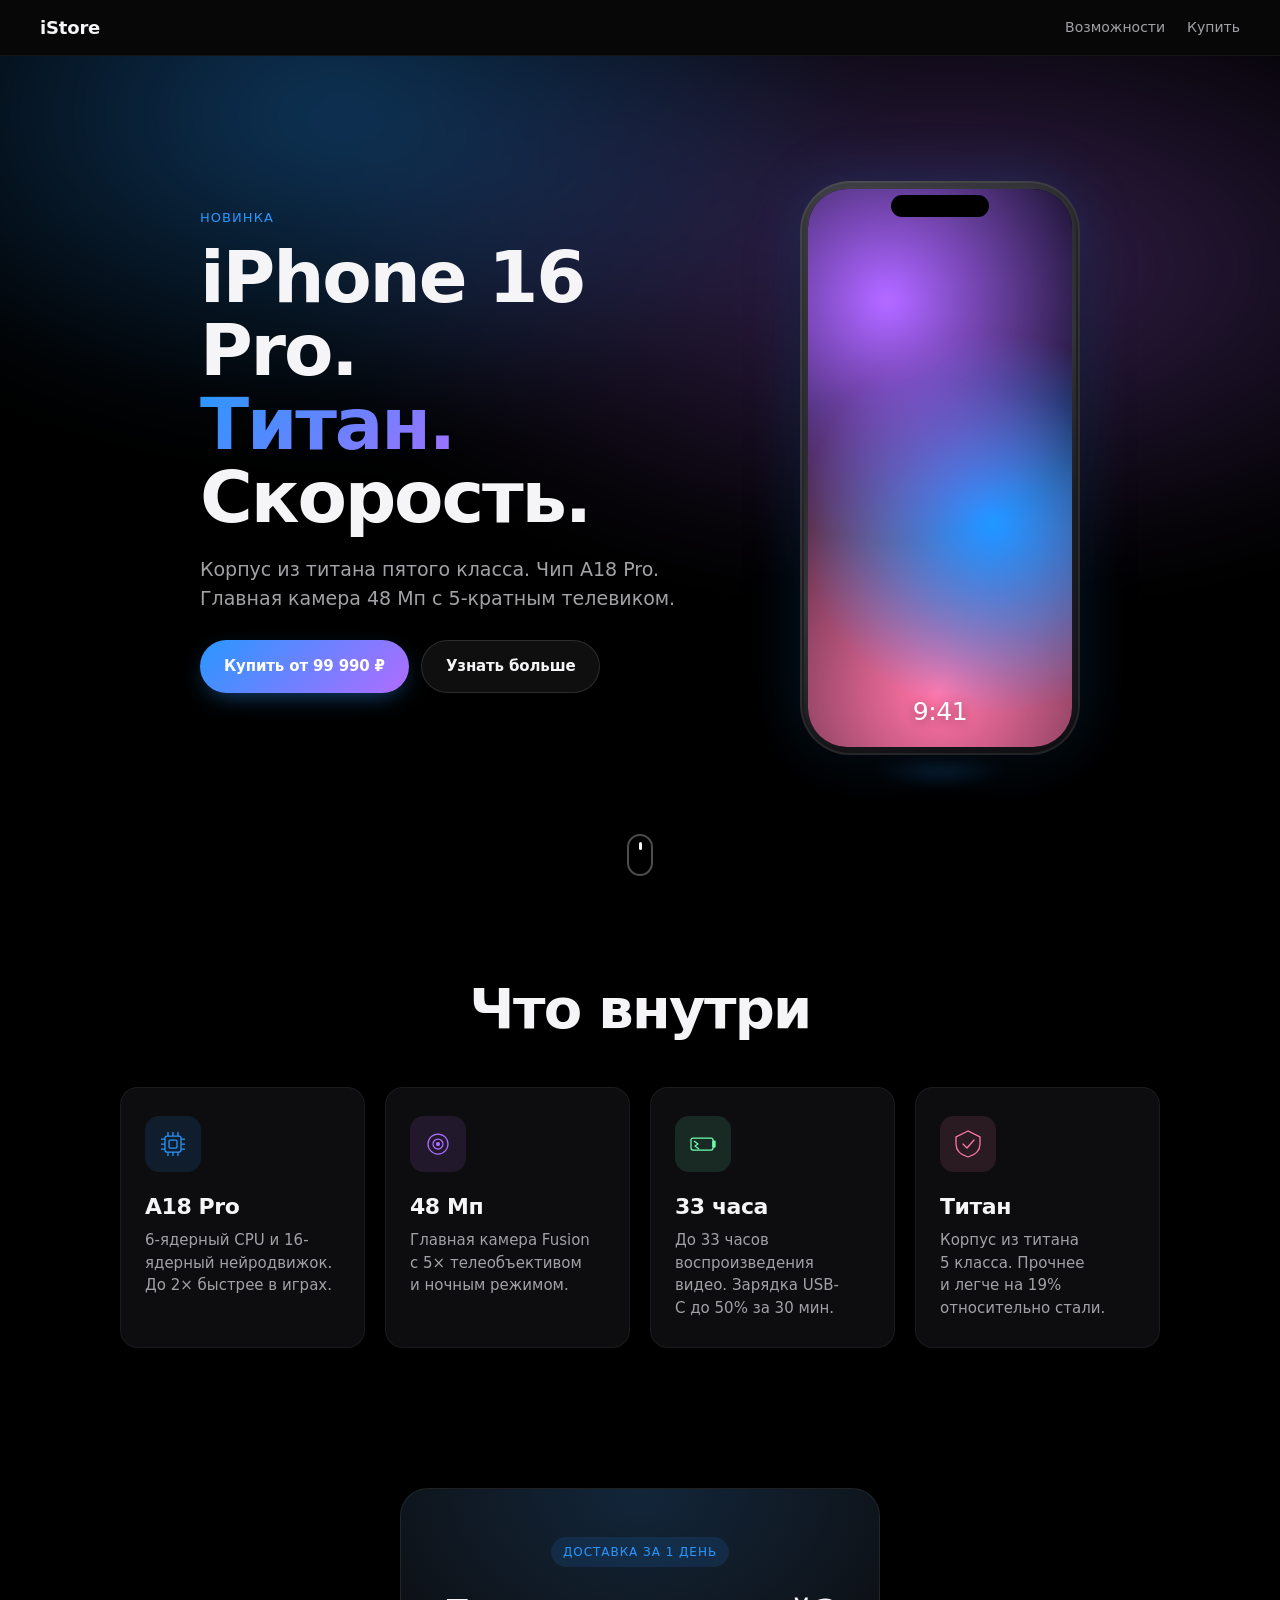
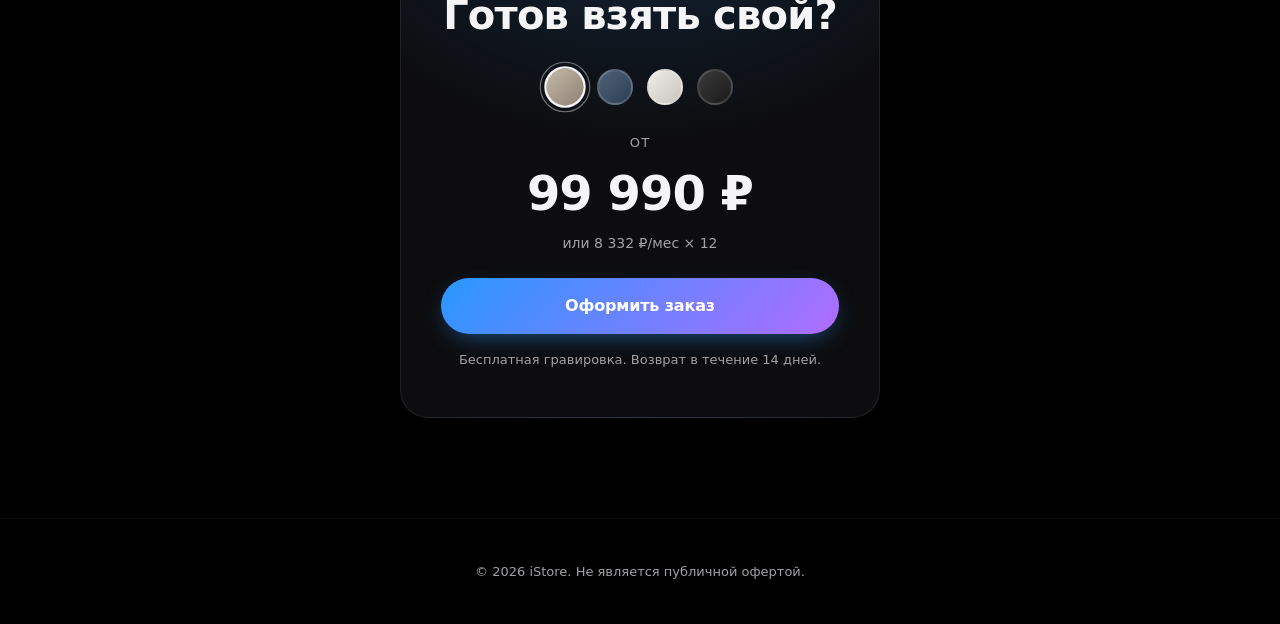
==== index.html @ 39dd9af3 "add iPhone 16 Pro landing page with three sections Mobile-first single-page landing built with vanil" ====
<!DOCTYPE html>
<html lang="ru">
<head>
  <meta charset="UTF-8" />
  <meta name="viewport" content="width=device-width, initial-scale=1, viewport-fit=cover" />
  <meta name="theme-color" content="#0a0a0a" />
  <meta name="description" content="iPhone 16 Pro — титан, чип A18 Pro, камера 48 Мп. Купить с доставкой за 1 день." />
  <title>iPhone 16 Pro — Титан. Скорость. Камера.</title>
  <link rel="stylesheet" href="styles.css" />
</head>
<body>
  <header class="nav">
    <a class="nav__logo" href="#">iStore</a>
    <nav class="nav__links" aria-label="Основная навигация">
      <a href="#features">Возможности</a>
      <a href="#buy">Купить</a>
    </nav>
  </header>

  <main>
    <!-- ========== БЛОК 1: HERO ========== -->
    <section class="hero" id="hero">
      <div class="hero__glow" aria-hidden="true"></div>

      <div class="hero__content">
        <p class="hero__eyebrow reveal">Новинка</p>
        <h1 class="hero__title">
          <span class="reveal" style="--delay: 80ms">iPhone 16 Pro.</span>
          <span class="reveal hero__title--accent" style="--delay: 200ms">Титан.</span>
          <span class="reveal" style="--delay: 320ms">Скорость.</span>
        </h1>
        <p class="hero__sub reveal" style="--delay: 480ms">
          Корпус из титана пятого класса. Чип&nbsp;A18&nbsp;Pro. Главная камера 48&nbsp;Мп
          с&nbsp;5-кратным телевиком.
        </p>
        <div class="hero__cta reveal" style="--delay: 600ms">
          <a class="btn btn--primary" href="#buy">Купить от&nbsp;99&nbsp;990&nbsp;₽</a>
          <a class="btn btn--ghost" href="#features">Узнать&nbsp;больше</a>
        </div>
      </div>

      <!-- 3D-фейк iPhone из чистого CSS -->
      <div class="phone" aria-hidden="true">
        <div class="phone__shadow"></div>
        <div class="phone__body">
          <div class="phone__notch"></div>
          <div class="phone__screen">
            <div class="phone__wallpaper"></div>
            <div class="phone__time">9:41</div>
          </div>
          <div class="phone__camera">
            <span class="phone__lens phone__lens--1"></span>
            <span class="phone__lens phone__lens--2"></span>
            <span class="phone__lens phone__lens--3"></span>
            <span class="phone__flash"></span>
          </div>
        </div>
      </div>

      <button class="hero__scroll" aria-label="Прокрутить вниз">
        <span></span>
      </button>
    </section>

    <!-- ========== БЛОК 2: FEATURES ========== -->
    <section class="features" id="features">
      <h2 class="section-title reveal">Что внутри</h2>

      <div class="features__grid">
        <article class="feature reveal" style="--delay: 0ms">
          <div class="feature__icon feature__icon--chip">
            <svg viewBox="0 0 64 64" fill="none" stroke="currentColor" stroke-width="2.5">
              <rect x="16" y="16" width="32" height="32" rx="4" />
              <rect x="24" y="24" width="16" height="16" rx="2" />
              <path d="M22 8v8M32 8v8M42 8v8M22 48v8M32 48v8M42 48v8M8 22h8M8 32h8M8 42h8M48 22h8M48 32h8M48 42h8" />
            </svg>
          </div>
          <h3>A18 Pro</h3>
          <p>6-ядерный CPU и 16-ядерный нейродвижок. До&nbsp;2× быстрее в&nbsp;играх.</p>
        </article>

        <article class="feature reveal" style="--delay: 120ms">
          <div class="feature__icon feature__icon--cam">
            <svg viewBox="0 0 64 64" fill="none" stroke="currentColor" stroke-width="2.5">
              <circle cx="32" cy="32" r="20" />
              <circle cx="32" cy="32" r="10" />
              <circle cx="32" cy="32" r="3" fill="currentColor" />
            </svg>
          </div>
          <h3>48 Мп</h3>
          <p>Главная камера Fusion с&nbsp;5× телеобъективом и&nbsp;ночным режимом.</p>
        </article>

        <article class="feature reveal" style="--delay: 240ms">
          <div class="feature__icon feature__icon--bat">
            <svg viewBox="0 0 64 64" fill="none" stroke="currentColor" stroke-width="2.5">
              <rect x="8" y="20" width="44" height="24" rx="4" />
              <rect x="52" y="26" width="4" height="12" rx="1" fill="currentColor" />
              <path d="M14 26l8 6-6 4 8 6" stroke-linejoin="round" />
            </svg>
          </div>
          <h3>33 часа</h3>
          <p>До&nbsp;33&nbsp;часов воспроизведения видео. Зарядка USB-C&nbsp;до&nbsp;50% за&nbsp;30&nbsp;мин.</p>
        </article>

        <article class="feature reveal" style="--delay: 360ms">
          <div class="feature__icon feature__icon--ti">
            <svg viewBox="0 0 64 64" fill="none" stroke="currentColor" stroke-width="2.5">
              <path d="M32 6L8 18v14c0 14 10 22 24 26 14-4 24-12 24-26V18L32 6z" />
              <path d="M22 32l8 8 14-16" stroke-linecap="round" stroke-linejoin="round" />
            </svg>
          </div>
          <h3>Титан</h3>
          <p>Корпус из&nbsp;титана 5&nbsp;класса. Прочнее и&nbsp;легче на&nbsp;19% относительно стали.</p>
        </article>
      </div>
    </section>

    <!-- ========== БЛОК 3: CTA / BUY ========== -->
    <section class="buy" id="buy">
      <div class="buy__card reveal">
        <p class="buy__eyebrow">Доставка за&nbsp;1&nbsp;день</p>
        <h2 class="buy__title">Готов взять свой?</h2>

        <div class="buy__colors" role="radiogroup" aria-label="Цвет">
          <button class="swatch swatch--natural is-active" role="radio" aria-checked="true" aria-label="Натуральный титан"></button>
          <button class="swatch swatch--blue" role="radio" aria-checked="false" aria-label="Синий титан"></button>
          <button class="swatch swatch--white" role="radio" aria-checked="false" aria-label="Белый титан"></button>
          <button class="swatch swatch--black" role="radio" aria-checked="false" aria-label="Чёрный титан"></button>
        </div>

        <div class="buy__price">
          <span class="buy__price-from">от</span>
          <span class="buy__price-value">99&nbsp;990&nbsp;₽</span>
          <span class="buy__price-note">или&nbsp;8&nbsp;332&nbsp;₽/мес ×&nbsp;12</span>
        </div>

        <a href="#" class="btn btn--primary btn--block">Оформить заказ</a>
        <p class="buy__small">Бесплатная гравировка. Возврат в&nbsp;течение 14&nbsp;дней.</p>
      </div>
    </section>
  </main>

  <footer class="footer">
    <p>© 2026 iStore. Не&nbsp;является публичной офертой.</p>
  </footer>

  <script src="script.js" defer></script>
</body>
</html>
---- styles.css ----
/* ============================================
   Reset & tokens (mobile-first)
   ============================================ */
*,
*::before,
*::after { box-sizing: border-box; }

html { -webkit-text-size-adjust: 100%; scroll-behavior: smooth; }

body {
  margin: 0;
  font-family: -apple-system, BlinkMacSystemFont, "SF Pro Display", "SF Pro Text",
               "Helvetica Neue", "Segoe UI", system-ui, sans-serif;
  color: #f5f5f7;
  background: #000;
  line-height: 1.5;
  -webkit-font-smoothing: antialiased;
  overflow-x: hidden;
}

img, svg { display: block; max-width: 100%; }

a { color: inherit; text-decoration: none; }

button {
  font: inherit;
  color: inherit;
  background: none;
  border: 0;
  cursor: pointer;
}

:root {
  --accent: #2997ff;
  --accent-2: #b06cff;
  --ink: #f5f5f7;
  --ink-dim: #a1a1a6;
  --bg: #000;
  --bg-elev: #0d0d0f;
  --bg-soft: #141417;
  --radius: 18px;
  --radius-lg: 28px;
  --maxw: 1120px;
  --pad: 20px;
}

@media (min-width: 768px) {
  :root { --pad: 40px; }
}

/* ============================================
   Reveal-on-scroll base
   ============================================ */
.reveal {
  opacity: 0;
  transform: translateY(28px);
  transition: opacity 0.8s cubic-bezier(.2,.7,.2,1) var(--delay, 0ms),
              transform 0.8s cubic-bezier(.2,.7,.2,1) var(--delay, 0ms);
  will-change: opacity, transform;
}
.reveal.is-in {
  opacity: 1;
  transform: none;
}

@media (prefers-reduced-motion: reduce) {
  .reveal { opacity: 1; transform: none; transition: none; }
  *, *::before, *::after {
    animation-duration: 0.001ms !important;
    animation-iteration-count: 1 !important;
    transition-duration: 0.001ms !important;
  }
}

/* ============================================
   Nav
   ============================================ */
.nav {
  position: sticky;
  top: 0;
  z-index: 50;
  display: flex;
  align-items: center;
  justify-content: space-between;
  padding: 14px var(--pad);
  background: rgba(10,10,12,0.7);
  backdrop-filter: saturate(180%) blur(20px);
  -webkit-backdrop-filter: saturate(180%) blur(20px);
  border-bottom: 1px solid rgba(255,255,255,0.06);
}
.nav__logo {
  font-weight: 700;
  letter-spacing: -0.01em;
  font-size: 18px;
}
.nav__links {
  display: flex;
  gap: 22px;
  font-size: 14px;
  color: var(--ink-dim);
}
.nav__links a { transition: color .2s; }
.nav__links a:hover { color: var(--ink); }

/* ============================================
   Buttons
   ============================================ */
.btn {
  display: inline-flex;
  align-items: center;
  justify-content: center;
  padding: 14px 24px;
  border-radius: 999px;
  font-weight: 600;
  font-size: 15px;
  letter-spacing: -0.01em;
  transition: transform .2s ease, background .25s, box-shadow .25s, opacity .2s;
  white-space: nowrap;
}
.btn--primary {
  background: linear-gradient(135deg, var(--accent), var(--accent-2));
  color: #fff;
  box-shadow: 0 8px 24px -8px rgba(41,151,255,.55);
}
.btn--primary:hover { transform: translateY(-2px); box-shadow: 0 14px 32px -10px rgba(41,151,255,.6); }
.btn--primary:active { transform: translateY(0); }
.btn--ghost {
  background: rgba(255,255,255,0.06);
  color: var(--ink);
  border: 1px solid rgba(255,255,255,0.12);
}
.btn--ghost:hover { background: rgba(255,255,255,0.1); }
.btn--block { display: flex; width: 100%; padding: 16px 24px; font-size: 16px; }

/* ============================================
   HERO
   ============================================ */
.hero {
  position: relative;
  min-height: calc(100svh - 56px);
  padding: 32px var(--pad) 80px;
  display: flex;
  flex-direction: column;
  align-items: center;
  text-align: center;
  overflow: hidden;
  isolation: isolate;
}

.hero__glow {
  position: absolute;
  inset: -20% -10% auto -10%;
  height: 90%;
  background:
    radial-gradient(50% 60% at 30% 30%, rgba(41,151,255,.35), transparent 70%),
    radial-gradient(60% 60% at 70% 50%, rgba(176,108,255,.3), transparent 70%);
  filter: blur(40px);
  z-index: -1;
  animation: glow-drift 14s ease-in-out infinite alternate;
}
@keyframes glow-drift {
  0%   { transform: translate3d(-3%, -2%, 0) scale(1); }
  100% { transform: translate3d(3%, 4%, 0) scale(1.08); }
}

.hero__eyebrow {
  font-size: 13px;
  letter-spacing: 0.08em;
  text-transform: uppercase;
  color: var(--accent);
  margin: 0 0 14px;
}

.hero__title {
  font-size: clamp(40px, 11vw, 72px);
  line-height: 1.02;
  letter-spacing: -0.03em;
  margin: 0 0 20px;
  font-weight: 700;
}
.hero__title span { display: block; }
.hero__title--accent {
  background: linear-gradient(135deg, #2997ff 0%, #b06cff 60%, #ff7aa8 100%);
  -webkit-background-clip: text;
  background-clip: text;
  color: transparent;
}

.hero__sub {
  margin: 0 auto 28px;
  max-width: 540px;
  color: var(--ink-dim);
  font-size: clamp(16px, 4vw, 19px);
}

.hero__cta {
  display: flex;
  flex-wrap: wrap;
  gap: 12px;
  justify-content: center;
  margin-bottom: 36px;
}

/* CSS-iPhone */
.phone {
  --w: min(220px, 60vw);
  --h: calc(var(--w) * 2.05);
  position: relative;
  width: var(--w);
  height: var(--h);
  margin: 8px auto 0;
  animation: phone-float 5s ease-in-out infinite;
  perspective: 800px;
}
@keyframes phone-float {
  0%, 100% { transform: translateY(0) rotate(-2deg); }
  50%      { transform: translateY(-12px) rotate(2deg); }
}

.phone__shadow {
  position: absolute;
  left: 50%;
  bottom: -28px;
  width: 70%;
  height: 24px;
  transform: translateX(-50%);
  background: radial-gradient(50% 50% at 50% 50%, rgba(41,151,255,.45), transparent 70%);
  filter: blur(8px);
  animation: shadow-pulse 5s ease-in-out infinite;
}
@keyframes shadow-pulse {
  0%, 100% { transform: translateX(-50%) scale(1); opacity: .8; }
  50%      { transform: translateX(-50%) scale(.85); opacity: .55; }
}

.phone__body {
  position: relative;
  width: 100%;
  height: 100%;
  border-radius: calc(var(--w) * 0.18);
  background:
    linear-gradient(135deg, #4a4a52 0%, #2a2a30 50%, #1a1a20 100%);
  padding: 8px;
  box-shadow:
    inset 0 0 0 2px rgba(255,255,255,.08),
    inset 0 -10px 30px rgba(0,0,0,.6),
    0 30px 60px -20px rgba(0,0,0,.7),
    0 0 60px rgba(41,151,255,.18);
}
.phone__body::before {
  content: '';
  position: absolute;
  inset: 4px;
  border-radius: calc(var(--w) * 0.16);
  background: linear-gradient(135deg, transparent 30%, rgba(255,255,255,.08) 50%, transparent 70%);
  pointer-events: none;
}

.phone__screen {
  position: relative;
  width: 100%;
  height: 100%;
  border-radius: calc(var(--w) * 0.14);
  overflow: hidden;
  background: #000;
}

.phone__wallpaper {
  position: absolute;
  inset: 0;
  background:
    radial-gradient(circle at 30% 20%, #b06cff 0%, transparent 50%),
    radial-gradient(circle at 70% 60%, #2997ff 0%, transparent 50%),
    radial-gradient(circle at 50% 90%, #ff7aa8 0%, transparent 60%),
    #0a0a18;
  filter: saturate(1.1);
  animation: wallpaper-shift 8s ease-in-out infinite;
}
@keyframes wallpaper-shift {
  0%, 100% { transform: scale(1) rotate(0); }
  50%      { transform: scale(1.15) rotate(8deg); }
}

.phone__notch {
  position: absolute;
  top: 14px;
  left: 50%;
  transform: translateX(-50%);
  width: 35%;
  height: 22px;
  background: #000;
  border-radius: 999px;
  z-index: 2;
}

.phone__time {
  position: absolute;
  bottom: 16px;
  left: 50%;
  transform: translateX(-50%);
  color: #fff;
  font-size: calc(var(--w) * 0.09);
  font-weight: 300;
  letter-spacing: -0.02em;
  text-shadow: 0 2px 12px rgba(0,0,0,.4);
}

/* Камера-блок сзади (визуально на фронте — это стилизованный декор) */
.phone__camera {
  position: absolute;
  top: 12%;
  left: 8%;
  width: 38%;
  height: 30%;
  background: linear-gradient(135deg, #2a2a30, #15151a);
  border-radius: 20%;
  display: grid;
  grid-template-columns: 1fr 1fr;
  grid-template-rows: 1fr 1fr;
  gap: 4%;
  padding: 8%;
  opacity: 0;
  transform: scale(.6);
  pointer-events: none;
}
/* (камера спрятана — фронтальный вид; оставлено для будущей вращающейся анимации) */

/* Скролл-индикатор */
.hero__scroll {
  margin-top: 40px;
  width: 26px;
  height: 42px;
  border: 2px solid rgba(255,255,255,.3);
  border-radius: 999px;
  display: flex;
  justify-content: center;
  padding-top: 6px;
  animation: scroll-fade 2.4s ease-in-out infinite;
}
.hero__scroll span {
  width: 3px;
  height: 8px;
  background: var(--ink);
  border-radius: 999px;
  animation: scroll-dot 2.4s ease-in-out infinite;
}
@keyframes scroll-dot {
  0%   { transform: translateY(0); opacity: 1; }
  60%  { transform: translateY(14px); opacity: 0; }
  100% { transform: translateY(0); opacity: 0; }
}
@keyframes scroll-fade {
  0%, 100% { opacity: .55; }
  50%      { opacity: 1; }
}

/* ============================================
   FEATURES
   ============================================ */
.features {
  padding: 80px var(--pad);
  max-width: var(--maxw);
  margin: 0 auto;
}
.section-title {
  font-size: clamp(32px, 8vw, 56px);
  line-height: 1.05;
  letter-spacing: -0.03em;
  text-align: center;
  margin: 0 0 48px;
  font-weight: 700;
}

.features__grid {
  display: grid;
  grid-template-columns: 1fr;
  gap: 16px;
}
@media (min-width: 640px) {
  .features__grid { grid-template-columns: 1fr 1fr; gap: 20px; }
}
@media (min-width: 1024px) {
  .features__grid { grid-template-columns: repeat(4, 1fr); }
}

.feature {
  position: relative;
  padding: 28px 24px;
  background: var(--bg-elev);
  border: 1px solid rgba(255,255,255,.06);
  border-radius: var(--radius);
  overflow: hidden;
  transition: transform .35s ease, border-color .35s, background .35s;
}
.feature::before {
  content: '';
  position: absolute;
  inset: -1px;
  border-radius: inherit;
  padding: 1px;
  background: linear-gradient(135deg, var(--accent), var(--accent-2));
  -webkit-mask: linear-gradient(#000 0 0) content-box, linear-gradient(#000 0 0);
          mask: linear-gradient(#000 0 0) content-box, linear-gradient(#000 0 0);
  -webkit-mask-composite: xor;
          mask-composite: exclude;
  opacity: 0;
  transition: opacity .35s ease;
  pointer-events: none;
}
.feature:hover {
  transform: translateY(-4px);
  background: var(--bg-soft);
}
.feature:hover::before { opacity: 1; }

.feature__icon {
  width: 56px;
  height: 56px;
  border-radius: 14px;
  display: grid;
  place-items: center;
  margin-bottom: 18px;
  color: var(--accent);
  background: rgba(41,151,255,.12);
}
.feature__icon--cam { color: #b06cff; background: rgba(176,108,255,.12); }
.feature__icon--bat { color: #6cffb0; background: rgba(108,255,176,.12); }
.feature__icon--ti  { color: #ff7aa8; background: rgba(255,122,168,.12); }
.feature__icon svg { width: 32px; height: 32px; }

.feature h3 {
  font-size: 22px;
  letter-spacing: -0.02em;
  margin: 0 0 6px;
}
.feature p {
  margin: 0;
  color: var(--ink-dim);
  font-size: 15px;
}

/* ============================================
   BUY (CTA)
   ============================================ */
.buy {
  padding: 60px var(--pad) 100px;
  display: grid;
  place-items: center;
}
.buy__card {
  width: 100%;
  max-width: 480px;
  padding: 36px 28px;
  background:
    radial-gradient(120% 80% at 50% 0%, rgba(41,151,255,.18), transparent 60%),
    var(--bg-elev);
  border: 1px solid rgba(255,255,255,.08);
  border-radius: var(--radius-lg);
  text-align: center;
  box-shadow: 0 30px 60px -30px rgba(0,0,0,.8);
}
@media (min-width: 768px) {
  .buy__card { padding: 48px 40px; }
}

.buy__eyebrow {
  display: inline-block;
  font-size: 12px;
  letter-spacing: 0.08em;
  text-transform: uppercase;
  color: var(--accent);
  background: rgba(41,151,255,.12);
  padding: 6px 12px;
  border-radius: 999px;
  margin: 0 0 18px;
}
.buy__title {
  font-size: clamp(28px, 7vw, 40px);
  letter-spacing: -0.02em;
  margin: 0 0 24px;
  font-weight: 700;
}

.buy__colors {
  display: flex;
  gap: 14px;
  justify-content: center;
  margin: 0 0 28px;
}
.swatch {
  width: 36px;
  height: 36px;
  border-radius: 50%;
  border: 2px solid rgba(255,255,255,.15);
  position: relative;
  transition: transform .2s, border-color .2s;
}
.swatch:hover { transform: scale(1.1); }
.swatch.is-active {
  border-color: var(--ink);
  transform: scale(1.15);
}
.swatch.is-active::after {
  content: '';
  position: absolute;
  inset: -6px;
  border-radius: 50%;
  border: 1px solid rgba(255,255,255,.4);
}
.swatch--natural { background: linear-gradient(135deg, #c4b8a8, #8e8275); }
.swatch--blue    { background: linear-gradient(135deg, #4f6377, #2c3e54); }
.swatch--white   { background: linear-gradient(135deg, #f0ede8, #c8c4be); }
.swatch--black   { background: linear-gradient(135deg, #3a3a3a, #1a1a1a); }

.buy__price {
  display: flex;
  flex-direction: column;
  align-items: center;
  gap: 4px;
  margin: 0 0 24px;
}
.buy__price-from {
  font-size: 13px;
  color: var(--ink-dim);
  text-transform: uppercase;
  letter-spacing: 0.08em;
}
.buy__price-value {
  font-size: clamp(36px, 9vw, 48px);
  font-weight: 700;
  letter-spacing: -0.02em;
}
.buy__price-note {
  font-size: 14px;
  color: var(--ink-dim);
}

.buy__small {
  margin: 16px 0 0;
  font-size: 13px;
  color: var(--ink-dim);
}

/* ============================================
   FOOTER
   ============================================ */
.footer {
  padding: 30px var(--pad);
  text-align: center;
  font-size: 13px;
  color: var(--ink-dim);
  border-top: 1px solid rgba(255,255,255,.06);
}

/* ============================================
   Larger screens — двухколоночный hero
   ============================================ */
@media (min-width: 900px) {
  .hero {
    flex-direction: row;
    text-align: left;
    align-items: center;
    justify-content: center;
    gap: 60px;
    padding-top: 60px;
  }
  .hero__content { max-width: 540px; }
  .hero__cta { justify-content: flex-start; }
  .hero__sub { margin-left: 0; margin-right: 0; }
  .phone { --w: 280px; margin: 0; flex-shrink: 0; }
  .hero__scroll {
    position: absolute;
    bottom: 24px;
    left: 50%;
    transform: translateX(-50%);
    margin-top: 0;
  }
}
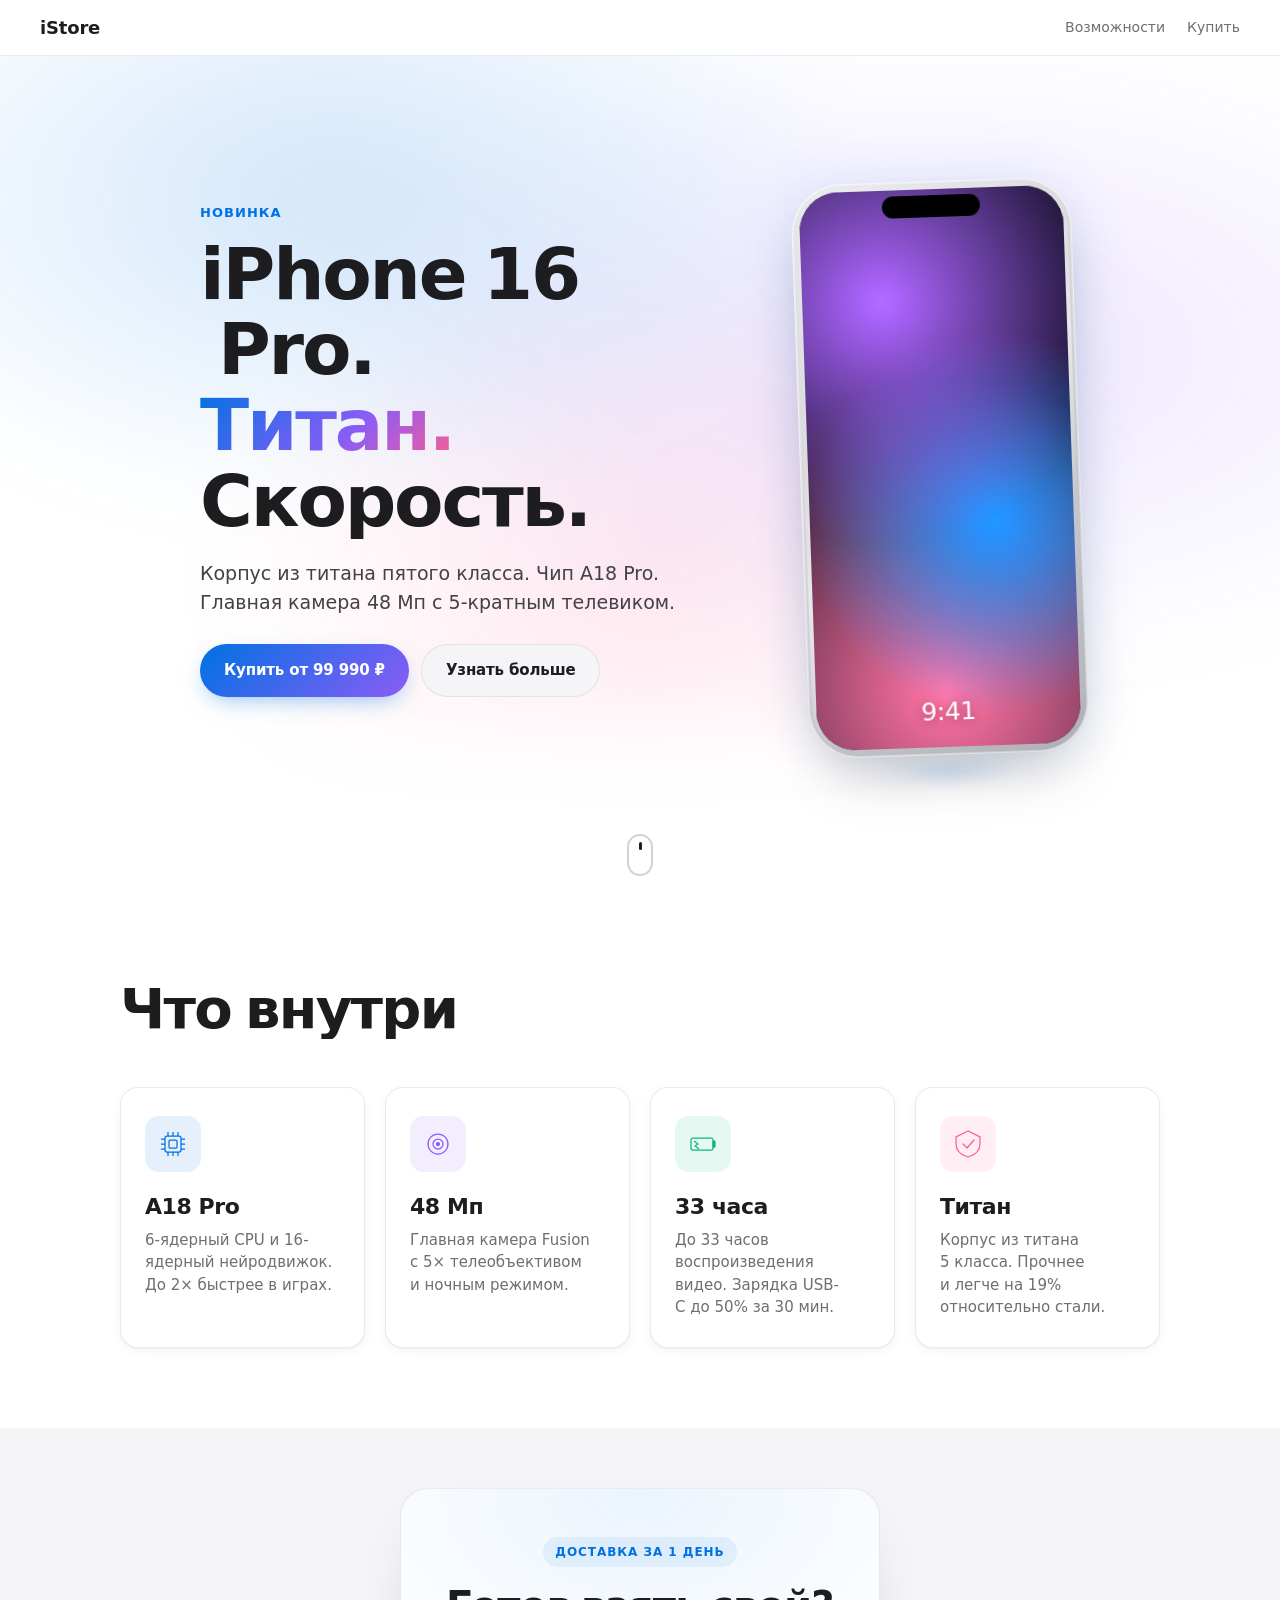
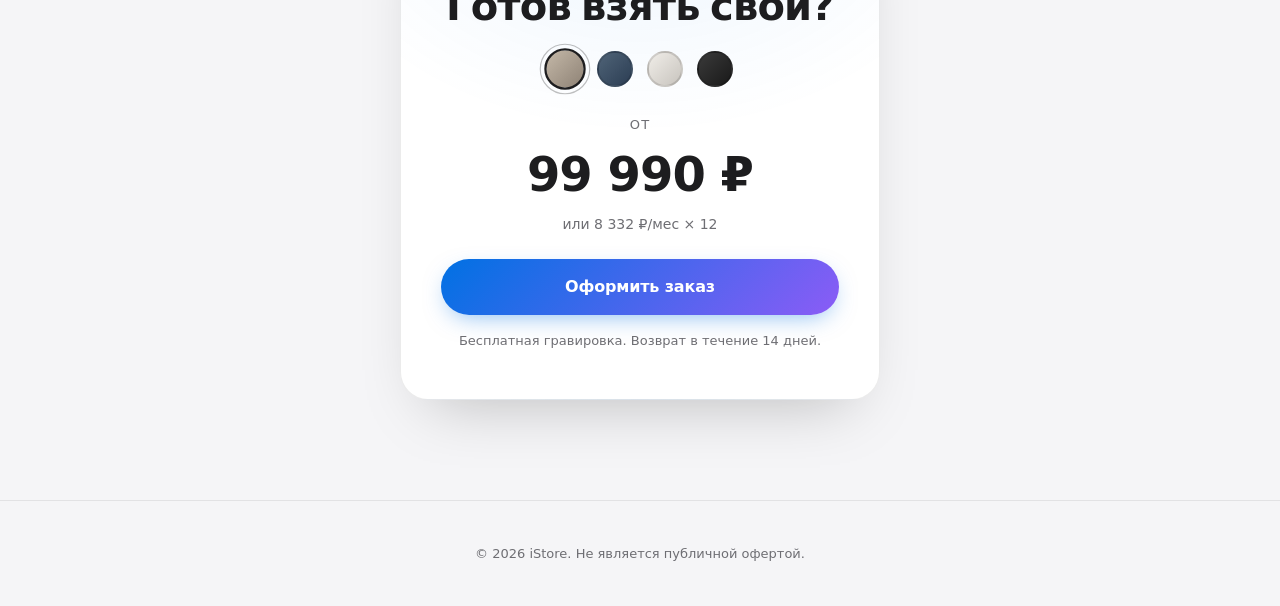
==== commit 8c622611: "switch to light theme and enrich mobile scroll animations - Repaint palette to white (#fff base, #1d" ====
--- a/index.html
+++ b/index.html
@@ -3,12 +3,16 @@
 <head>
   <meta charset="UTF-8" />
   <meta name="viewport" content="width=device-width, initial-scale=1, viewport-fit=cover" />
-  <meta name="theme-color" content="#0a0a0a" />
+  <meta name="theme-color" content="#ffffff" />
   <meta name="description" content="iPhone 16 Pro — титан, чип A18 Pro, камера 48 Мп. Купить с доставкой за 1 день." />
   <title>iPhone 16 Pro — Титан. Скорость. Камера.</title>
   <link rel="stylesheet" href="styles.css" />
 </head>
 <body>
+  <div class="scroll-progress" aria-hidden="true">
+    <div class="scroll-progress__fill"></div>
+  </div>
+
   <header class="nav">
     <a class="nav__logo" href="#">iStore</a>
     <nav class="nav__links" aria-label="Основная навигация">
@@ -25,11 +29,11 @@
       <div class="hero__content">
         <p class="hero__eyebrow reveal">Новинка</p>
         <h1 class="hero__title">
-          <span class="reveal" style="--delay: 80ms">iPhone 16 Pro.</span>
-          <span class="reveal hero__title--accent" style="--delay: 200ms">Титан.</span>
-          <span class="reveal" style="--delay: 320ms">Скорость.</span>
+          <span class="split" data-split>iPhone 16 Pro.</span>
+          <span class="split hero__title--accent" data-split>Титан.</span>
+          <span class="split" data-split>Скорость.</span>
         </h1>
-        <p class="hero__sub reveal" style="--delay: 480ms">
+        <p class="hero__sub reveal--blur" style="--delay: 480ms">
           Корпус из титана пятого класса. Чип&nbsp;A18&nbsp;Pro. Главная камера 48&nbsp;Мп
           с&nbsp;5-кратным телевиком.
         </p>
@@ -48,12 +52,6 @@
             <div class="phone__wallpaper"></div>
             <div class="phone__time">9:41</div>
           </div>
-          <div class="phone__camera">
-            <span class="phone__lens phone__lens--1"></span>
-            <span class="phone__lens phone__lens--2"></span>
-            <span class="phone__lens phone__lens--3"></span>
-            <span class="phone__flash"></span>
-          </div>
         </div>
       </div>
 
@@ -64,10 +62,10 @@
 
     <!-- ========== БЛОК 2: FEATURES ========== -->
     <section class="features" id="features">
-      <h2 class="section-title reveal">Что внутри</h2>
+      <h2 class="section-title split" data-split>Что внутри</h2>
 
       <div class="features__grid">
-        <article class="feature reveal" style="--delay: 0ms">
+        <article class="feature reveal--scale" style="--delay: 0ms">
           <div class="feature__icon feature__icon--chip">
             <svg viewBox="0 0 64 64" fill="none" stroke="currentColor" stroke-width="2.5">
               <rect x="16" y="16" width="32" height="32" rx="4" />
@@ -79,7 +77,7 @@
           <p>6-ядерный CPU и 16-ядерный нейродвижок. До&nbsp;2× быстрее в&nbsp;играх.</p>
         </article>
 
-        <article class="feature reveal" style="--delay: 120ms">
+        <article class="feature reveal--scale" style="--delay: 120ms">
           <div class="feature__icon feature__icon--cam">
             <svg viewBox="0 0 64 64" fill="none" stroke="currentColor" stroke-width="2.5">
               <circle cx="32" cy="32" r="20" />
@@ -91,7 +89,7 @@
           <p>Главная камера Fusion с&nbsp;5× телеобъективом и&nbsp;ночным режимом.</p>
         </article>
 
-        <article class="feature reveal" style="--delay: 240ms">
+        <article class="feature reveal--scale" style="--delay: 240ms">
           <div class="feature__icon feature__icon--bat">
             <svg viewBox="0 0 64 64" fill="none" stroke="currentColor" stroke-width="2.5">
               <rect x="8" y="20" width="44" height="24" rx="4" />
@@ -103,7 +101,7 @@
           <p>До&nbsp;33&nbsp;часов воспроизведения видео. Зарядка USB-C&nbsp;до&nbsp;50% за&nbsp;30&nbsp;мин.</p>
         </article>
 
-        <article class="feature reveal" style="--delay: 360ms">
+        <article class="feature reveal--scale" style="--delay: 360ms">
           <div class="feature__icon feature__icon--ti">
             <svg viewBox="0 0 64 64" fill="none" stroke="currentColor" stroke-width="2.5">
               <path d="M32 6L8 18v14c0 14 10 22 24 26 14-4 24-12 24-26V18L32 6z" />
@@ -118,9 +116,9 @@
 
     <!-- ========== БЛОК 3: CTA / BUY ========== -->
     <section class="buy" id="buy">
-      <div class="buy__card reveal">
+      <div class="buy__card reveal--blur">
         <p class="buy__eyebrow">Доставка за&nbsp;1&nbsp;день</p>
-        <h2 class="buy__title">Готов взять свой?</h2>
+        <h2 class="buy__title split" data-split>Готов взять свой?</h2>
 
         <div class="buy__colors" role="radiogroup" aria-label="Цвет">
           <button class="swatch swatch--natural is-active" role="radio" aria-checked="true" aria-label="Натуральный титан"></button>
--- a/styles.css
+++ b/styles.css
@@ -1,5 +1,5 @@
 /* ============================================
-   Reset & tokens (mobile-first)
+   Reset & tokens (mobile-first, light theme)
    ============================================ */
 *,
 *::before,
@@ -11,8 +11,8 @@
   margin: 0;
   font-family: -apple-system, BlinkMacSystemFont, "SF Pro Display", "SF Pro Text",
                "Helvetica Neue", "Segoe UI", system-ui, sans-serif;
-  color: #f5f5f7;
-  background: #000;
+  color: #1d1d1f;
+  background: #ffffff;
   line-height: 1.5;
   -webkit-font-smoothing: antialiased;
   overflow-x: hidden;
@@ -31,13 +31,20 @@
 }
 
 :root {
-  --accent: #2997ff;
-  --accent-2: #b06cff;
-  --ink: #f5f5f7;
-  --ink-dim: #a1a1a6;
-  --bg: #000;
-  --bg-elev: #0d0d0f;
-  --bg-soft: #141417;
+  --accent: #0071e3;
+  --accent-2: #8b5cf6;
+  --accent-3: #ff5d8f;
+  --ink: #1d1d1f;
+  --ink-2: #424246;
+  --ink-dim: #6e6e73;
+  --bg: #ffffff;
+  --bg-soft: #f5f5f7;
+  --bg-card: #ffffff;
+  --border: rgba(0,0,0,0.08);
+  --border-strong: rgba(0,0,0,0.12);
+  --shadow-sm: 0 1px 2px rgba(0,0,0,0.04), 0 4px 12px rgba(0,0,0,0.04);
+  --shadow-md: 0 8px 24px -8px rgba(0,0,0,0.12), 0 2px 6px rgba(0,0,0,0.04);
+  --shadow-lg: 0 30px 60px -30px rgba(0,0,0,0.25);
   --radius: 18px;
   --radius-lg: 28px;
   --maxw: 1120px;
@@ -49,8 +56,30 @@
 }
 
 /* ============================================
-   Reveal-on-scroll base
-   ============================================ */
+   Scroll progress bar (top of page)
+   ============================================ */
+.scroll-progress {
+  position: fixed;
+  top: 0;
+  left: 0;
+  height: 3px;
+  width: 100%;
+  background: transparent;
+  z-index: 100;
+  pointer-events: none;
+}
+.scroll-progress__fill {
+  height: 100%;
+  width: 0;
+  background: linear-gradient(90deg, var(--accent), var(--accent-2), var(--accent-3));
+  transform-origin: left center;
+  transition: width 0.05s linear;
+}
+
+/* ============================================
+   Reveal-on-scroll variants
+   ============================================ */
+/* Default: slide up + fade */
 .reveal {
   opacity: 0;
   transform: translateY(28px);
@@ -58,13 +87,47 @@
               transform 0.8s cubic-bezier(.2,.7,.2,1) var(--delay, 0ms);
   will-change: opacity, transform;
 }
-.reveal.is-in {
-  opacity: 1;
-  transform: none;
-}
+.reveal.is-in { opacity: 1; transform: none; }
+
+/* Scale-in variant */
+.reveal--scale {
+  opacity: 0;
+  transform: scale(0.92);
+  transition: opacity 0.9s cubic-bezier(.2,.7,.2,1) var(--delay, 0ms),
+              transform 0.9s cubic-bezier(.2,.7,.2,1) var(--delay, 0ms);
+}
+.reveal--scale.is-in { opacity: 1; transform: none; }
+
+/* Blur-in variant */
+.reveal--blur {
+  opacity: 0;
+  filter: blur(14px);
+  transform: translateY(20px);
+  transition: opacity 1s cubic-bezier(.2,.7,.2,1) var(--delay, 0ms),
+              filter   1s cubic-bezier(.2,.7,.2,1) var(--delay, 0ms),
+              transform 1s cubic-bezier(.2,.7,.2,1) var(--delay, 0ms);
+}
+.reveal--blur.is-in { opacity: 1; filter: blur(0); transform: none; }
+
+/* Per-word stagger: каждый .word появляется со своей задержкой */
+.split { display: inline-block; overflow: hidden; vertical-align: top; line-height: 1.05; }
+.word {
+  display: inline-block;
+  transform: translateY(110%);
+  opacity: 0;
+  transition: transform 0.7s cubic-bezier(.2,.7,.2,1),
+              opacity   0.7s cubic-bezier(.2,.7,.2,1);
+  transition-delay: calc(var(--i, 0) * 70ms);
+  will-change: transform, opacity;
+}
+.split.is-in .word { transform: translateY(0); opacity: 1; }
+.word + .word { margin-left: 0.25em; }
 
 @media (prefers-reduced-motion: reduce) {
-  .reveal { opacity: 1; transform: none; transition: none; }
+  .reveal,
+  .reveal--scale,
+  .reveal--blur { opacity: 1; transform: none; filter: none; transition: none; }
+  .split .word { opacity: 1; transform: none; transition: none; }
   *, *::before, *::after {
     animation-duration: 0.001ms !important;
     animation-iteration-count: 1 !important;
@@ -83,15 +146,16 @@
   align-items: center;
   justify-content: space-between;
   padding: 14px var(--pad);
-  background: rgba(10,10,12,0.7);
+  background: rgba(255,255,255,0.72);
   backdrop-filter: saturate(180%) blur(20px);
   -webkit-backdrop-filter: saturate(180%) blur(20px);
-  border-bottom: 1px solid rgba(255,255,255,0.06);
+  border-bottom: 1px solid var(--border);
 }
 .nav__logo {
   font-weight: 700;
   letter-spacing: -0.01em;
   font-size: 18px;
+  color: var(--ink);
 }
 .nav__links {
   display: flex;
@@ -120,16 +184,19 @@
 .btn--primary {
   background: linear-gradient(135deg, var(--accent), var(--accent-2));
   color: #fff;
-  box-shadow: 0 8px 24px -8px rgba(41,151,255,.55);
-}
-.btn--primary:hover { transform: translateY(-2px); box-shadow: 0 14px 32px -10px rgba(41,151,255,.6); }
+  box-shadow: 0 8px 24px -8px rgba(0,113,227,.5);
+}
+.btn--primary:hover {
+  transform: translateY(-2px);
+  box-shadow: 0 14px 32px -10px rgba(0,113,227,.55);
+}
 .btn--primary:active { transform: translateY(0); }
 .btn--ghost {
-  background: rgba(255,255,255,0.06);
+  background: var(--bg-soft);
   color: var(--ink);
-  border: 1px solid rgba(255,255,255,0.12);
-}
-.btn--ghost:hover { background: rgba(255,255,255,0.1); }
+  border: 1px solid var(--border);
+}
+.btn--ghost:hover { background: #ebebef; }
 .btn--block { display: flex; width: 100%; padding: 16px 24px; font-size: 16px; }
 
 /* ============================================
@@ -145,15 +212,17 @@
   text-align: center;
   overflow: hidden;
   isolation: isolate;
+  background: #ffffff;
 }
 
 .hero__glow {
   position: absolute;
-  inset: -20% -10% auto -10%;
+  inset: -10% -10% auto -10%;
   height: 90%;
   background:
-    radial-gradient(50% 60% at 30% 30%, rgba(41,151,255,.35), transparent 70%),
-    radial-gradient(60% 60% at 70% 50%, rgba(176,108,255,.3), transparent 70%);
+    radial-gradient(50% 60% at 30% 30%, rgba(0,113,227,.18), transparent 70%),
+    radial-gradient(60% 60% at 70% 50%, rgba(139,92,246,.16), transparent 70%),
+    radial-gradient(40% 60% at 50% 80%, rgba(255,93,143,.14), transparent 70%);
   filter: blur(40px);
   z-index: -1;
   animation: glow-drift 14s ease-in-out infinite alternate;
@@ -169,6 +238,7 @@
   text-transform: uppercase;
   color: var(--accent);
   margin: 0 0 14px;
+  font-weight: 600;
 }
 
 .hero__title {
@@ -177,10 +247,11 @@
   letter-spacing: -0.03em;
   margin: 0 0 20px;
   font-weight: 700;
-}
-.hero__title span { display: block; }
-.hero__title--accent {
-  background: linear-gradient(135deg, #2997ff 0%, #b06cff 60%, #ff7aa8 100%);
+  color: var(--ink);
+}
+.hero__title .split { display: block; }
+.hero__title--accent .word {
+  background: linear-gradient(135deg, var(--accent) 0%, var(--accent-2) 60%, var(--accent-3) 100%);
   -webkit-background-clip: text;
   background-clip: text;
   color: transparent;
@@ -189,7 +260,7 @@
 .hero__sub {
   margin: 0 auto 28px;
   max-width: 540px;
-  color: var(--ink-dim);
+  color: var(--ink-2);
   font-size: clamp(16px, 4vw, 19px);
 }
 
@@ -201,20 +272,25 @@
   margin-bottom: 36px;
 }
 
-/* CSS-iPhone */
+/* ----- CSS-iPhone (scroll-driven tilt + zoom on mobile) ----- */
 .phone {
   --w: min(220px, 60vw);
   --h: calc(var(--w) * 2.05);
+  --scroll: 0;        /* 0..1, обновляется из JS */
   position: relative;
   width: var(--w);
   height: var(--h);
   margin: 8px auto 0;
+  perspective: 800px;
+  transform: rotate(calc(-2deg + var(--scroll) * 12deg))
+             scale(calc(1 + var(--scroll) * 0.08))
+             translateY(calc(var(--scroll) * -10px));
   animation: phone-float 5s ease-in-out infinite;
-  perspective: 800px;
+  transition: transform 0.05s linear;
 }
 @keyframes phone-float {
-  0%, 100% { transform: translateY(0) rotate(-2deg); }
-  50%      { transform: translateY(-12px) rotate(2deg); }
+  0%, 100% { translate: 0 0; }
+  50%      { translate: 0 -10px; }
 }
 
 .phone__shadow {
@@ -224,7 +300,7 @@
   width: 70%;
   height: 24px;
   transform: translateX(-50%);
-  background: radial-gradient(50% 50% at 50% 50%, rgba(41,151,255,.45), transparent 70%);
+  background: radial-gradient(50% 50% at 50% 50%, rgba(0,113,227,.28), transparent 70%);
   filter: blur(8px);
   animation: shadow-pulse 5s ease-in-out infinite;
 }
@@ -239,20 +315,20 @@
   height: 100%;
   border-radius: calc(var(--w) * 0.18);
   background:
-    linear-gradient(135deg, #4a4a52 0%, #2a2a30 50%, #1a1a20 100%);
+    linear-gradient(135deg, #f0f0f3 0%, #d8d8de 50%, #b8b8c0 100%);
   padding: 8px;
   box-shadow:
-    inset 0 0 0 2px rgba(255,255,255,.08),
-    inset 0 -10px 30px rgba(0,0,0,.6),
-    0 30px 60px -20px rgba(0,0,0,.7),
-    0 0 60px rgba(41,151,255,.18);
+    inset 0 0 0 1.5px rgba(255,255,255,.6),
+    inset 0 -10px 30px rgba(0,0,0,.08),
+    0 30px 60px -20px rgba(0,0,0,.25),
+    0 0 60px rgba(0,113,227,.12);
 }
 .phone__body::before {
   content: '';
   position: absolute;
   inset: 4px;
   border-radius: calc(var(--w) * 0.16);
-  background: linear-gradient(135deg, transparent 30%, rgba(255,255,255,.08) 50%, transparent 70%);
+  background: linear-gradient(135deg, transparent 30%, rgba(255,255,255,.5) 50%, transparent 70%);
   pointer-events: none;
 }
 
@@ -305,32 +381,16 @@
   text-shadow: 0 2px 12px rgba(0,0,0,.4);
 }
 
-/* Камера-блок сзади (визуально на фронте — это стилизованный декор) */
 .phone__camera {
-  position: absolute;
-  top: 12%;
-  left: 8%;
-  width: 38%;
-  height: 30%;
-  background: linear-gradient(135deg, #2a2a30, #15151a);
-  border-radius: 20%;
-  display: grid;
-  grid-template-columns: 1fr 1fr;
-  grid-template-rows: 1fr 1fr;
-  gap: 4%;
-  padding: 8%;
-  opacity: 0;
-  transform: scale(.6);
-  pointer-events: none;
-}
-/* (камера спрятана — фронтальный вид; оставлено для будущей вращающейся анимации) */
+  display: none; /* зарезервировано */
+}
 
 /* Скролл-индикатор */
 .hero__scroll {
   margin-top: 40px;
   width: 26px;
   height: 42px;
-  border: 2px solid rgba(255,255,255,.3);
+  border: 2px solid rgba(0,0,0,.18);
   border-radius: 999px;
   display: flex;
   justify-content: center;
@@ -369,6 +429,7 @@
   text-align: center;
   margin: 0 0 48px;
   font-weight: 700;
+  color: var(--ink);
 }
 
 .features__grid {
@@ -386,11 +447,12 @@
 .feature {
   position: relative;
   padding: 28px 24px;
-  background: var(--bg-elev);
-  border: 1px solid rgba(255,255,255,.06);
+  background: var(--bg-card);
+  border: 1px solid var(--border);
   border-radius: var(--radius);
   overflow: hidden;
-  transition: transform .35s ease, border-color .35s, background .35s;
+  transition: transform .35s ease, border-color .35s, background .35s, box-shadow .35s;
+  box-shadow: var(--shadow-sm);
 }
 .feature::before {
   content: '';
@@ -409,7 +471,7 @@
 }
 .feature:hover {
   transform: translateY(-4px);
-  background: var(--bg-soft);
+  box-shadow: var(--shadow-md);
 }
 .feature:hover::before { opacity: 1; }
 
@@ -421,17 +483,18 @@
   place-items: center;
   margin-bottom: 18px;
   color: var(--accent);
-  background: rgba(41,151,255,.12);
-}
-.feature__icon--cam { color: #b06cff; background: rgba(176,108,255,.12); }
-.feature__icon--bat { color: #6cffb0; background: rgba(108,255,176,.12); }
-.feature__icon--ti  { color: #ff7aa8; background: rgba(255,122,168,.12); }
+  background: rgba(0,113,227,.1);
+}
+.feature__icon--cam { color: #8b5cf6; background: rgba(139,92,246,.1); }
+.feature__icon--bat { color: #10b981; background: rgba(16,185,129,.1); }
+.feature__icon--ti  { color: #ff5d8f; background: rgba(255,93,143,.1); }
 .feature__icon svg { width: 32px; height: 32px; }
 
 .feature h3 {
   font-size: 22px;
   letter-spacing: -0.02em;
   margin: 0 0 6px;
+  color: var(--ink);
 }
 .feature p {
   margin: 0;
@@ -446,18 +509,19 @@
   padding: 60px var(--pad) 100px;
   display: grid;
   place-items: center;
+  background: var(--bg-soft);
 }
 .buy__card {
   width: 100%;
   max-width: 480px;
   padding: 36px 28px;
   background:
-    radial-gradient(120% 80% at 50% 0%, rgba(41,151,255,.18), transparent 60%),
-    var(--bg-elev);
-  border: 1px solid rgba(255,255,255,.08);
+    radial-gradient(120% 80% at 50% 0%, rgba(0,113,227,.08), transparent 60%),
+    var(--bg-card);
+  border: 1px solid var(--border);
   border-radius: var(--radius-lg);
   text-align: center;
-  box-shadow: 0 30px 60px -30px rgba(0,0,0,.8);
+  box-shadow: var(--shadow-lg);
 }
 @media (min-width: 768px) {
   .buy__card { padding: 48px 40px; }
@@ -469,16 +533,18 @@
   letter-spacing: 0.08em;
   text-transform: uppercase;
   color: var(--accent);
-  background: rgba(41,151,255,.12);
+  background: rgba(0,113,227,.08);
   padding: 6px 12px;
   border-radius: 999px;
   margin: 0 0 18px;
+  font-weight: 600;
 }
 .buy__title {
   font-size: clamp(28px, 7vw, 40px);
   letter-spacing: -0.02em;
   margin: 0 0 24px;
   font-weight: 700;
+  color: var(--ink);
 }
 
 .buy__colors {
@@ -491,7 +557,7 @@
   width: 36px;
   height: 36px;
   border-radius: 50%;
-  border: 2px solid rgba(255,255,255,.15);
+  border: 2px solid var(--border-strong);
   position: relative;
   transition: transform .2s, border-color .2s;
 }
@@ -505,7 +571,7 @@
   position: absolute;
   inset: -6px;
   border-radius: 50%;
-  border: 1px solid rgba(255,255,255,.4);
+  border: 1px solid rgba(0,0,0,.25);
 }
 .swatch--natural { background: linear-gradient(135deg, #c4b8a8, #8e8275); }
 .swatch--blue    { background: linear-gradient(135deg, #4f6377, #2c3e54); }
@@ -529,6 +595,7 @@
   font-size: clamp(36px, 9vw, 48px);
   font-weight: 700;
   letter-spacing: -0.02em;
+  color: var(--ink);
 }
 .buy__price-note {
   font-size: 14px;
@@ -549,7 +616,8 @@
   text-align: center;
   font-size: 13px;
   color: var(--ink-dim);
-  border-top: 1px solid rgba(255,255,255,.06);
+  border-top: 1px solid var(--border);
+  background: var(--bg-soft);
 }
 
 /* ============================================
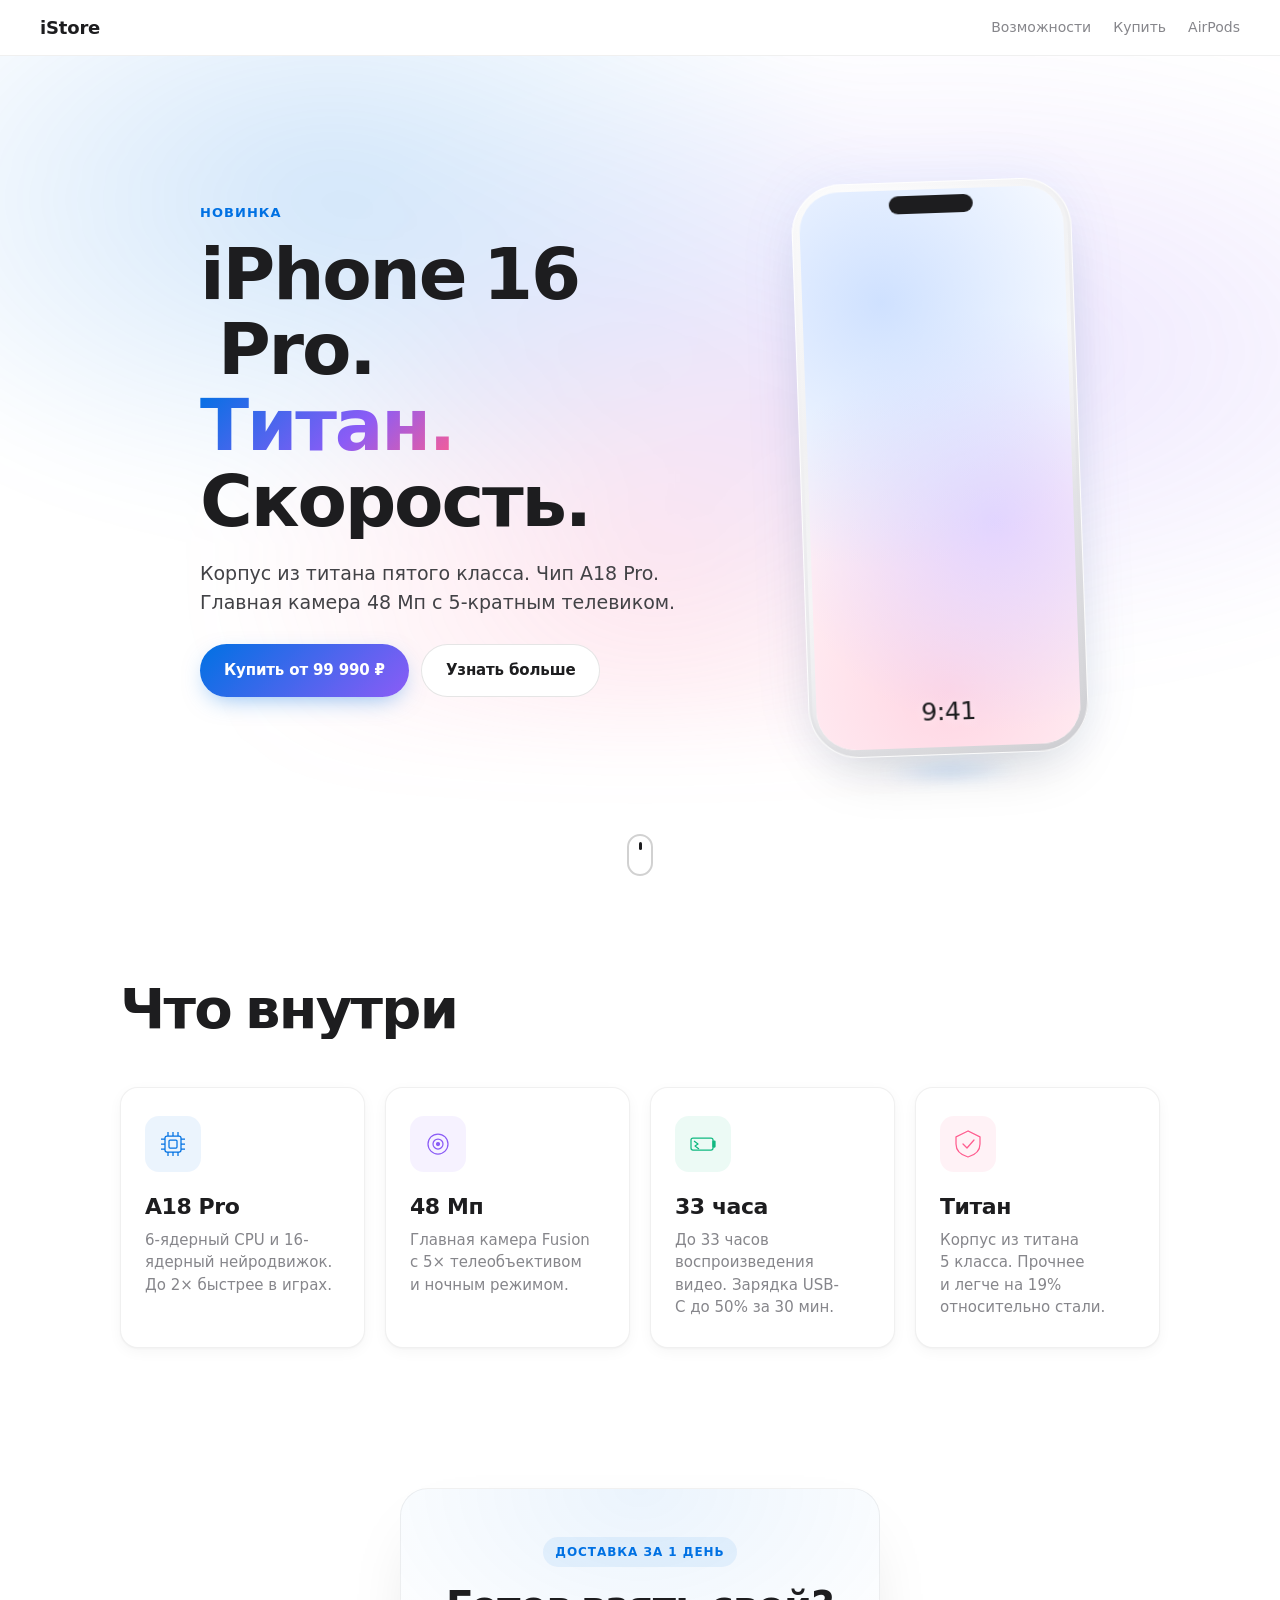
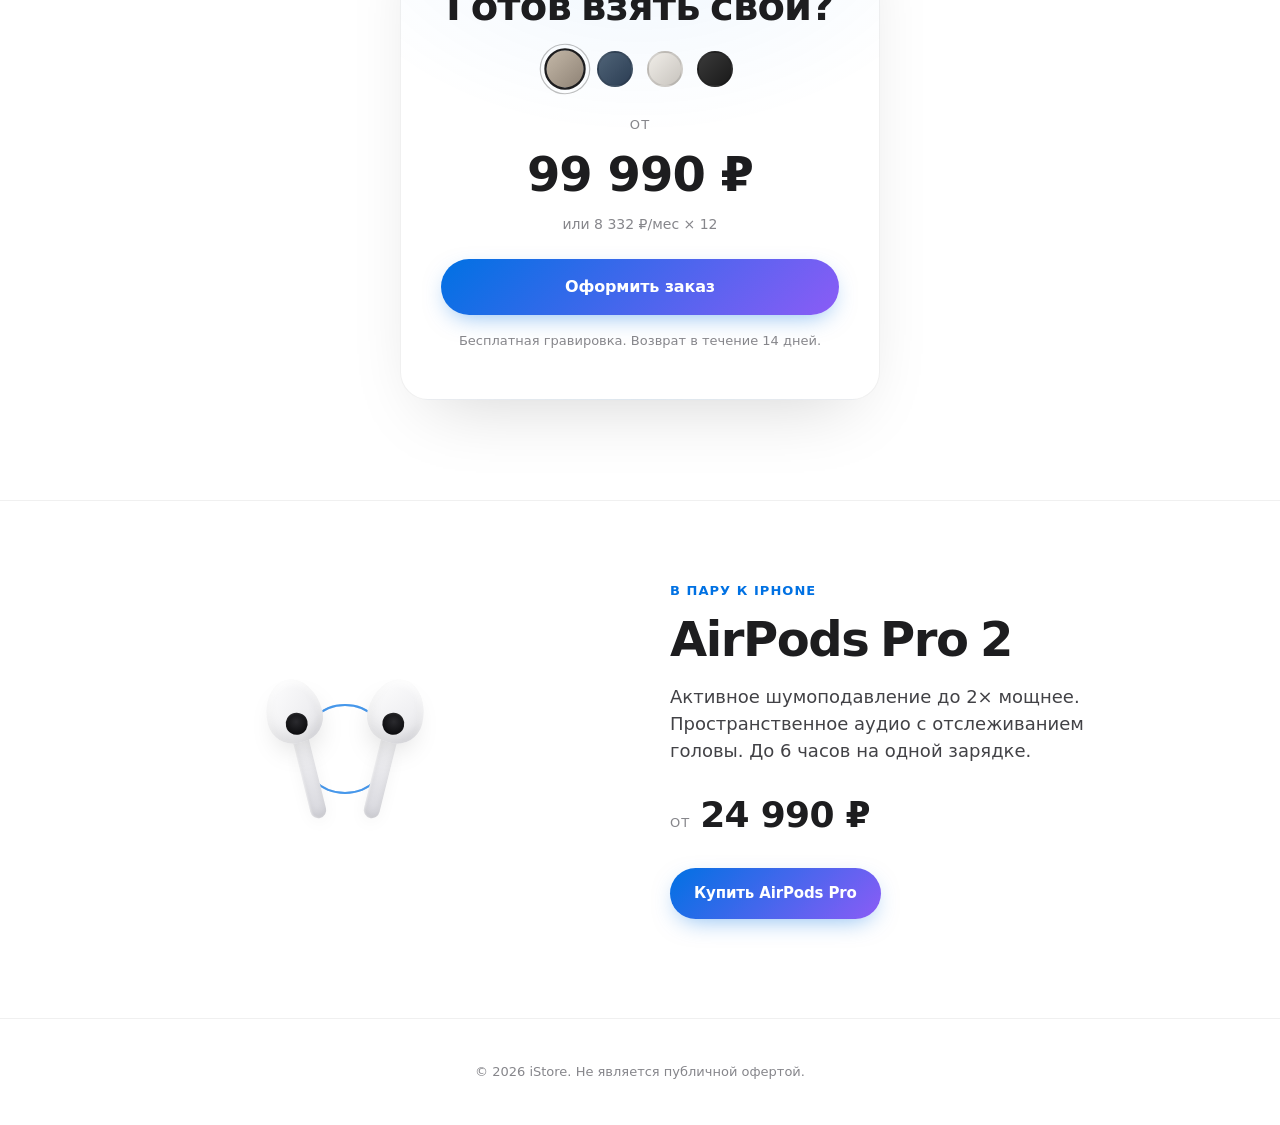
==== commit a1f8298f: "add AirPods Pro 2 cross-sell section Fourth block at the bottom with a CSS-drawn pair of earbuds (fl" ====
--- a/index.html
+++ b/index.html
@@ -18,6 +18,7 @@
     <nav class="nav__links" aria-label="Основная навигация">
       <a href="#features">Возможности</a>
       <a href="#buy">Купить</a>
+      <a href="#airpods">AirPods</a>
     </nav>
   </header>
 
@@ -137,6 +138,39 @@
         <p class="buy__small">Бесплатная гравировка. Возврат в&nbsp;течение 14&nbsp;дней.</p>
       </div>
     </section>
+
+    <!-- ========== БЛОК 4: AIRPODS ========== -->
+    <section class="airpods" id="airpods">
+      <div class="airpods__inner">
+        <div class="airpods__visual reveal--scale" aria-hidden="true">
+          <span class="wave wave--1"></span>
+          <span class="wave wave--2"></span>
+          <span class="wave wave--3"></span>
+          <div class="airpod airpod--left">
+            <div class="airpod__bud"><span class="airpod__mesh"></span></div>
+            <div class="airpod__stem"></div>
+          </div>
+          <div class="airpod airpod--right">
+            <div class="airpod__bud"><span class="airpod__mesh"></span></div>
+            <div class="airpod__stem"></div>
+          </div>
+        </div>
+
+        <div class="airpods__content">
+          <p class="airpods__eyebrow reveal">В пару к&nbsp;iPhone</p>
+          <h2 class="airpods__title split" data-split>AirPods Pro 2</h2>
+          <p class="airpods__sub reveal--blur" style="--delay: 200ms">
+            Активное шумоподавление до&nbsp;2× мощнее. Пространственное аудио
+            с&nbsp;отслеживанием головы. До&nbsp;6&nbsp;часов на&nbsp;одной зарядке.
+          </p>
+          <div class="airpods__price reveal" style="--delay: 360ms">
+            <span class="airpods__price-from">от</span>
+            <span class="airpods__price-value">24&nbsp;990&nbsp;₽</span>
+          </div>
+          <a href="#" class="btn btn--primary reveal" style="--delay: 480ms">Купить AirPods Pro</a>
+        </div>
+      </div>
+    </section>
   </main>
 
   <footer class="footer">
--- a/styles.css
+++ b/styles.css
@@ -36,15 +36,15 @@
   --accent-3: #ff5d8f;
   --ink: #1d1d1f;
   --ink-2: #424246;
-  --ink-dim: #6e6e73;
+  --ink-dim: #86868b;
   --bg: #ffffff;
-  --bg-soft: #f5f5f7;
+  --bg-soft: #ffffff;
   --bg-card: #ffffff;
-  --border: rgba(0,0,0,0.08);
-  --border-strong: rgba(0,0,0,0.12);
-  --shadow-sm: 0 1px 2px rgba(0,0,0,0.04), 0 4px 12px rgba(0,0,0,0.04);
-  --shadow-md: 0 8px 24px -8px rgba(0,0,0,0.12), 0 2px 6px rgba(0,0,0,0.04);
-  --shadow-lg: 0 30px 60px -30px rgba(0,0,0,0.25);
+  --border: rgba(0,0,0,0.06);
+  --border-strong: rgba(0,0,0,0.1);
+  --shadow-sm: 0 1px 2px rgba(0,0,0,0.03), 0 4px 14px rgba(0,0,0,0.04);
+  --shadow-md: 0 10px 28px -10px rgba(0,0,0,0.1), 0 2px 6px rgba(0,0,0,0.03);
+  --shadow-lg: 0 30px 70px -30px rgba(0,0,0,0.18);
   --radius: 18px;
   --radius-lg: 28px;
   --maxw: 1120px;
@@ -79,7 +79,6 @@
 /* ============================================
    Reveal-on-scroll variants
    ============================================ */
-/* Default: slide up + fade */
 .reveal {
   opacity: 0;
   transform: translateY(28px);
@@ -89,7 +88,6 @@
 }
 .reveal.is-in { opacity: 1; transform: none; }
 
-/* Scale-in variant */
 .reveal--scale {
   opacity: 0;
   transform: scale(0.92);
@@ -98,7 +96,6 @@
 }
 .reveal--scale.is-in { opacity: 1; transform: none; }
 
-/* Blur-in variant */
 .reveal--blur {
   opacity: 0;
   filter: blur(14px);
@@ -109,7 +106,6 @@
 }
 .reveal--blur.is-in { opacity: 1; filter: blur(0); transform: none; }
 
-/* Per-word stagger: каждый .word появляется со своей задержкой */
 .split { display: inline-block; overflow: hidden; vertical-align: top; line-height: 1.05; }
 .word {
   display: inline-block;
@@ -146,9 +142,9 @@
   align-items: center;
   justify-content: space-between;
   padding: 14px var(--pad);
-  background: rgba(255,255,255,0.72);
-  backdrop-filter: saturate(180%) blur(20px);
-  -webkit-backdrop-filter: saturate(180%) blur(20px);
+  background: rgba(255,255,255,0.85);
+  backdrop-filter: saturate(180%) blur(24px);
+  -webkit-backdrop-filter: saturate(180%) blur(24px);
   border-bottom: 1px solid var(--border);
 }
 .nav__logo {
@@ -192,11 +188,11 @@
 }
 .btn--primary:active { transform: translateY(0); }
 .btn--ghost {
-  background: var(--bg-soft);
-  color: var(--ink);
-  border: 1px solid var(--border);
-}
-.btn--ghost:hover { background: #ebebef; }
+  background: #ffffff;
+  color: var(--ink);
+  border: 1px solid var(--border-strong);
+}
+.btn--ghost:hover { background: #f5f5f7; border-color: rgba(0,0,0,0.18); }
 .btn--block { display: flex; width: 100%; padding: 16px 24px; font-size: 16px; }
 
 /* ============================================
@@ -272,11 +268,10 @@
   margin-bottom: 36px;
 }
 
-/* ----- CSS-iPhone (scroll-driven tilt + zoom on mobile) ----- */
 .phone {
   --w: min(220px, 60vw);
   --h: calc(var(--w) * 2.05);
-  --scroll: 0;        /* 0..1, обновляется из JS */
+  --scroll: 0;
   position: relative;
   width: var(--w);
   height: var(--h);
@@ -315,13 +310,13 @@
   height: 100%;
   border-radius: calc(var(--w) * 0.18);
   background:
-    linear-gradient(135deg, #f0f0f3 0%, #d8d8de 50%, #b8b8c0 100%);
+    linear-gradient(135deg, #ffffff 0%, #ececef 60%, #d4d4d8 100%);
   padding: 8px;
   box-shadow:
-    inset 0 0 0 1.5px rgba(255,255,255,.6),
-    inset 0 -10px 30px rgba(0,0,0,.08),
-    0 30px 60px -20px rgba(0,0,0,.25),
-    0 0 60px rgba(0,113,227,.12);
+    inset 0 0 0 1px rgba(255,255,255,.9),
+    inset 0 -10px 30px rgba(0,0,0,.05),
+    0 30px 60px -25px rgba(0,0,0,.18),
+    0 0 60px rgba(0,113,227,.08);
 }
 .phone__body::before {
   content: '';
@@ -338,18 +333,17 @@
   height: 100%;
   border-radius: calc(var(--w) * 0.14);
   overflow: hidden;
-  background: #000;
+  background: #fafafa;
 }
 
 .phone__wallpaper {
   position: absolute;
   inset: 0;
   background:
-    radial-gradient(circle at 30% 20%, #b06cff 0%, transparent 50%),
-    radial-gradient(circle at 70% 60%, #2997ff 0%, transparent 50%),
-    radial-gradient(circle at 50% 90%, #ff7aa8 0%, transparent 60%),
-    #0a0a18;
-  filter: saturate(1.1);
+    radial-gradient(circle at 30% 20%, #cfe1ff 0%, transparent 55%),
+    radial-gradient(circle at 70% 60%, #e3d4ff 0%, transparent 55%),
+    radial-gradient(circle at 50% 90%, #ffd6e3 0%, transparent 60%),
+    #ffffff;
   animation: wallpaper-shift 8s ease-in-out infinite;
 }
 @keyframes wallpaper-shift {
@@ -362,9 +356,9 @@
   top: 14px;
   left: 50%;
   transform: translateX(-50%);
-  width: 35%;
-  height: 22px;
-  background: #000;
+  width: 30%;
+  height: 18px;
+  background: #1d1d1f;
   border-radius: 999px;
   z-index: 2;
 }
@@ -374,18 +368,15 @@
   bottom: 16px;
   left: 50%;
   transform: translateX(-50%);
-  color: #fff;
+  color: #1d1d1f;
   font-size: calc(var(--w) * 0.09);
-  font-weight: 300;
+  font-weight: 400;
   letter-spacing: -0.02em;
-  text-shadow: 0 2px 12px rgba(0,0,0,.4);
-}
-
-.phone__camera {
-  display: none; /* зарезервировано */
-}
-
-/* Скролл-индикатор */
+  text-shadow: 0 2px 12px rgba(255,255,255,.6);
+}
+
+.phone__camera { display: none; }
+
 .hero__scroll {
   margin-top: 40px;
   width: 26px;
@@ -483,11 +474,11 @@
   place-items: center;
   margin-bottom: 18px;
   color: var(--accent);
-  background: rgba(0,113,227,.1);
-}
-.feature__icon--cam { color: #8b5cf6; background: rgba(139,92,246,.1); }
-.feature__icon--bat { color: #10b981; background: rgba(16,185,129,.1); }
-.feature__icon--ti  { color: #ff5d8f; background: rgba(255,93,143,.1); }
+  background: rgba(0,113,227,.08);
+}
+.feature__icon--cam { color: #8b5cf6; background: rgba(139,92,246,.08); }
+.feature__icon--bat { color: #10b981; background: rgba(16,185,129,.08); }
+.feature__icon--ti  { color: #ff5d8f; background: rgba(255,93,143,.08); }
 .feature__icon svg { width: 32px; height: 32px; }
 
 .feature h3 {
@@ -606,6 +597,159 @@
   margin: 16px 0 0;
   font-size: 13px;
   color: var(--ink-dim);
+}
+
+/* ============================================
+   AIRPODS
+   ============================================ */
+.airpods {
+  padding: 80px var(--pad) 100px;
+  border-top: 1px solid var(--border);
+}
+.airpods__inner {
+  max-width: var(--maxw);
+  margin: 0 auto;
+  display: grid;
+  grid-template-columns: 1fr;
+  gap: 32px;
+  align-items: center;
+  text-align: center;
+}
+@media (min-width: 900px) {
+  .airpods__inner {
+    grid-template-columns: 1fr 1fr;
+    text-align: left;
+    gap: 60px;
+  }
+}
+
+.airpods__visual {
+  position: relative;
+  height: 280px;
+  display: flex;
+  justify-content: center;
+  align-items: center;
+  gap: 28px;
+  isolation: isolate;
+}
+
+.airpod {
+  display: flex;
+  flex-direction: column;
+  align-items: center;
+  position: relative;
+  z-index: 2;
+}
+.airpod--left  { animation: bud-float 4s ease-in-out infinite; transform: rotate(-14deg); }
+.airpod--right { animation: bud-float 4s ease-in-out 0.4s infinite reverse; transform: rotate(14deg); }
+
+@keyframes bud-float {
+  0%, 100% { translate: 0 0; }
+  50%      { translate: 0 -10px; }
+}
+
+.airpod__bud {
+  position: relative;
+  width: 56px;
+  height: 64px;
+  border-radius: 50% 50% 45% 45% / 60% 60% 40% 40%;
+  background: linear-gradient(135deg, #ffffff 0%, #ececef 75%, #d8d8de 100%);
+  box-shadow:
+    inset 0 -8px 14px rgba(0,0,0,.08),
+    inset 0 4px 6px rgba(255,255,255,.95),
+    0 14px 30px -12px rgba(0,0,0,.22);
+}
+.airpod__mesh {
+  position: absolute;
+  width: 22px;
+  height: 22px;
+  border-radius: 50%;
+  background: radial-gradient(circle at 50% 40%, #2a2a2e 0%, #0a0a0c 80%);
+  bottom: 8px;
+  left: 50%;
+  transform: translateX(-50%);
+  box-shadow: inset 0 1px 2px rgba(255,255,255,.1);
+}
+.airpod__stem {
+  width: 16px;
+  height: 80px;
+  margin-top: -2px;
+  border-radius: 0 0 8px 8px;
+  background: linear-gradient(180deg, #f4f4f6 0%, #d8d8de 100%);
+  box-shadow:
+    inset 0 -4px 8px rgba(0,0,0,.08),
+    inset 1px 0 2px rgba(255,255,255,.6),
+    0 8px 18px -6px rgba(0,0,0,.18);
+}
+
+.wave {
+  position: absolute;
+  top: 50%;
+  left: 50%;
+  width: 90px;
+  height: 90px;
+  margin: -45px 0 0 -45px;
+  border-radius: 50%;
+  border: 2px solid rgba(0,113,227,.35);
+  animation: wave-out 3s linear infinite;
+  z-index: 1;
+  pointer-events: none;
+}
+.wave--1 { animation-delay: 0s; }
+.wave--2 { animation-delay: 1s; }
+.wave--3 { animation-delay: 2s; }
+
+@keyframes wave-out {
+  0%   { transform: scale(.4); opacity: .7; border-width: 3px; }
+  100% { transform: scale(3.4); opacity: 0;  border-width: 1px; }
+}
+
+.airpods__eyebrow {
+  font-size: 13px;
+  letter-spacing: 0.08em;
+  text-transform: uppercase;
+  color: var(--accent);
+  margin: 0 0 14px;
+  font-weight: 600;
+}
+.airpods__title {
+  font-size: clamp(32px, 8vw, 48px);
+  line-height: 1.05;
+  letter-spacing: -0.03em;
+  margin: 0 0 18px;
+  font-weight: 700;
+  color: var(--ink);
+}
+.airpods__sub {
+  margin: 0 auto 24px;
+  color: var(--ink-2);
+  font-size: clamp(16px, 4vw, 18px);
+  max-width: 460px;
+}
+@media (min-width: 900px) {
+  .airpods__sub { margin-left: 0; margin-right: 0; }
+}
+.airpods__price {
+  display: flex;
+  align-items: baseline;
+  gap: 10px;
+  justify-content: center;
+  margin: 0 0 26px;
+}
+@media (min-width: 900px) {
+  .airpods__price { justify-content: flex-start; }
+}
+.airpods__price-from {
+  font-size: 13px;
+  color: var(--ink-dim);
+  text-transform: uppercase;
+  letter-spacing: 0.08em;
+}
+.airpods__price-value {
+  font-size: clamp(28px, 6vw, 36px);
+  font-weight: 700;
+  letter-spacing: -0.02em;
+  color: var(--ink);
 }
 
 /* ============================================
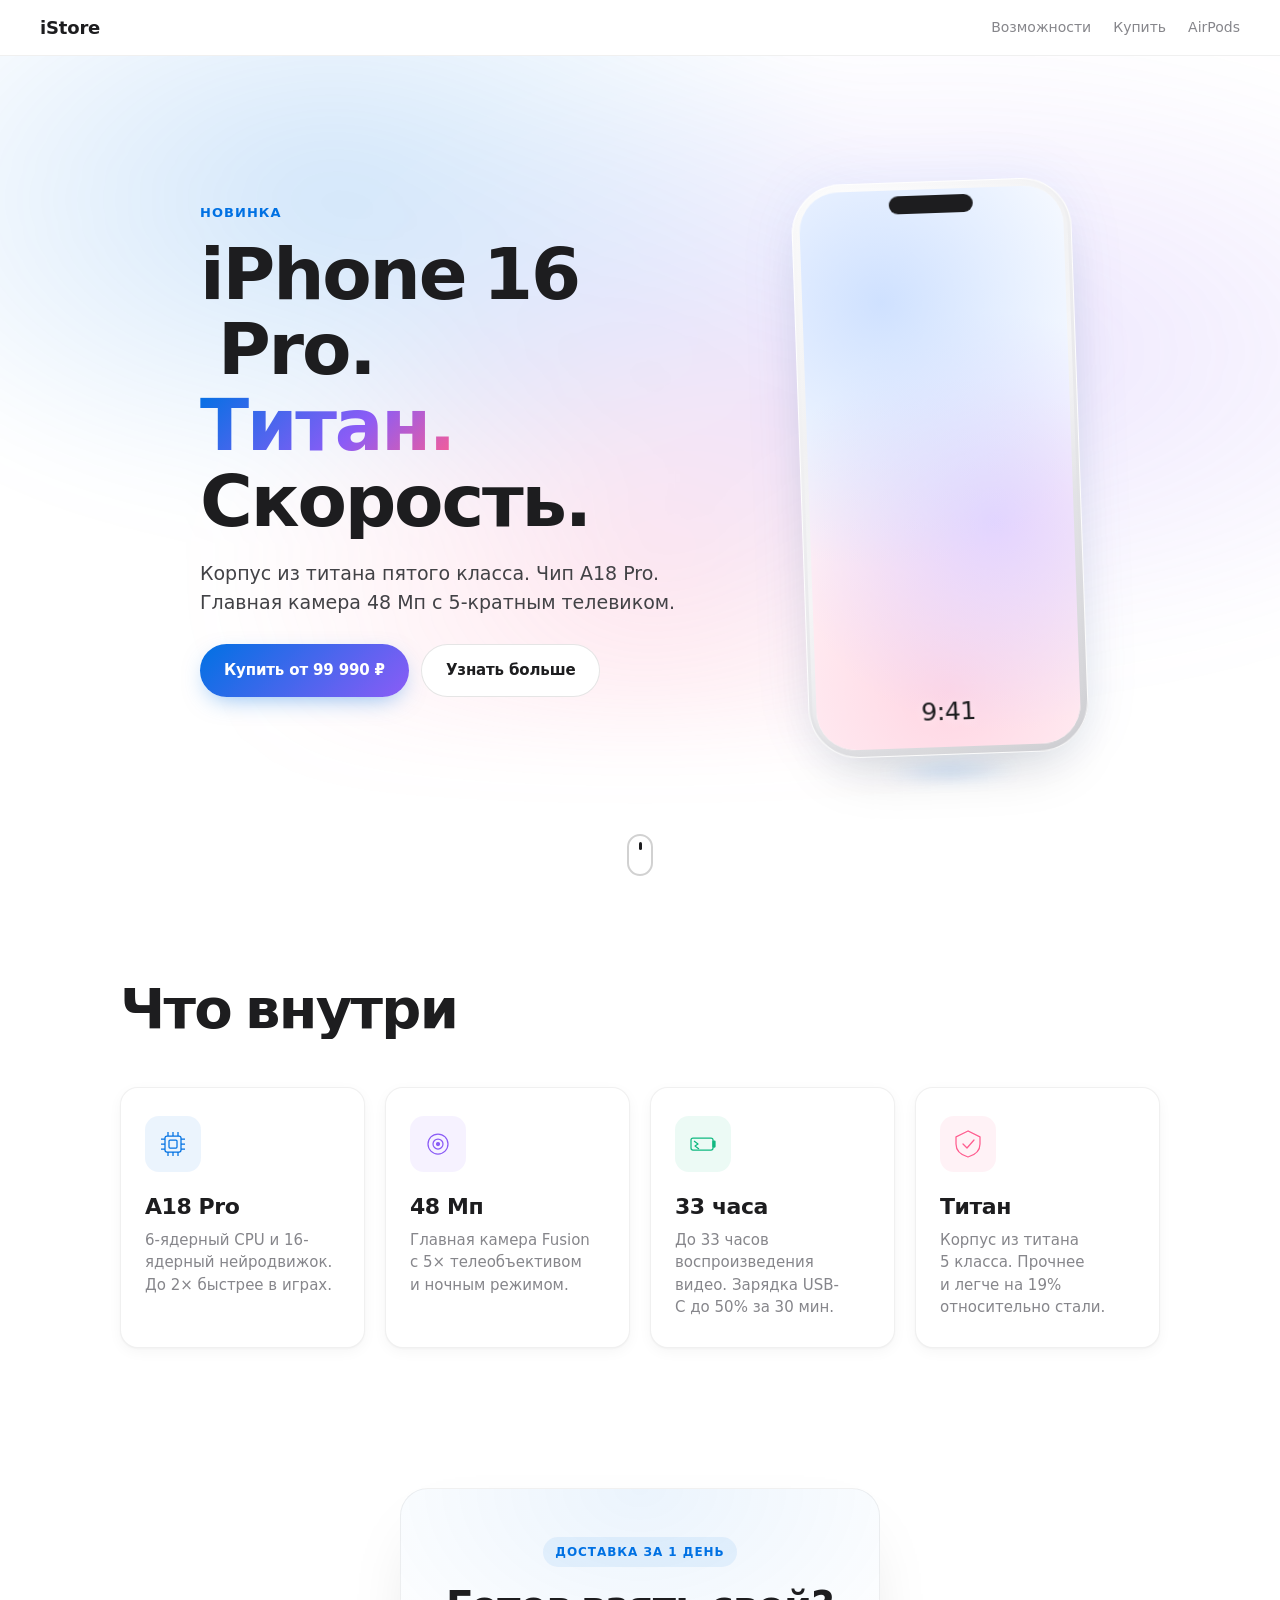
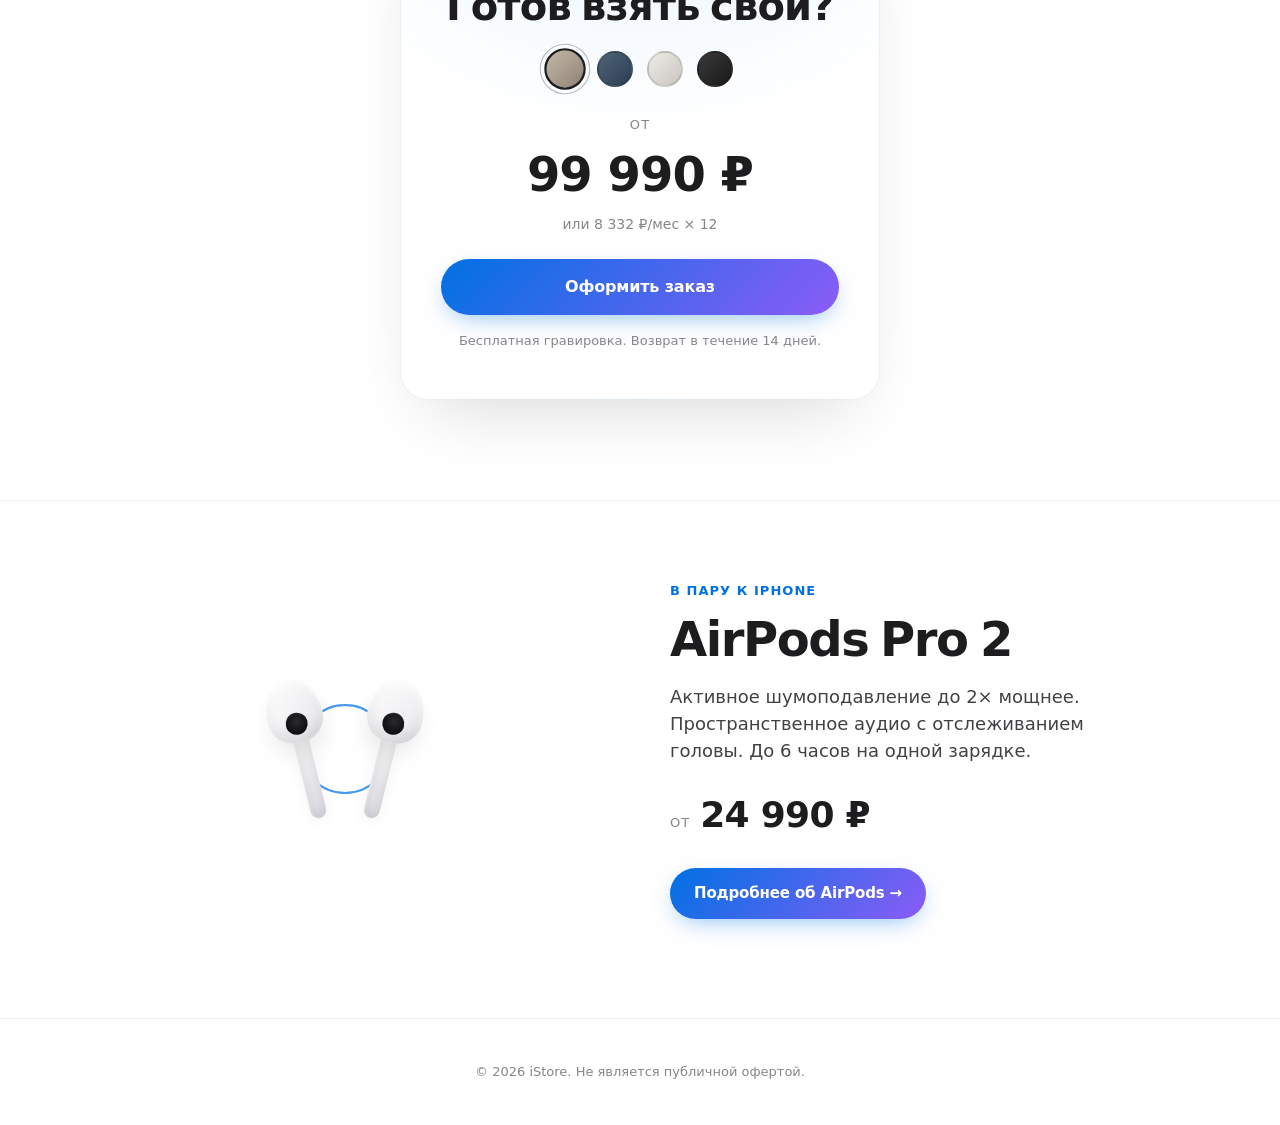
==== commit 724ec8c1: "add dedicated AirPods page with sticky scroll story New /airpods.html with a 320svh sticky scene spl" ====
--- a/index.html
+++ b/index.html
@@ -14,16 +14,15 @@
   </div>
 
   <header class="nav">
-    <a class="nav__logo" href="#">iStore</a>
+    <a class="nav__logo" href="index.html">iStore</a>
     <nav class="nav__links" aria-label="Основная навигация">
       <a href="#features">Возможности</a>
       <a href="#buy">Купить</a>
-      <a href="#airpods">AirPods</a>
+      <a href="airpods.html">AirPods</a>
     </nav>
   </header>
 
   <main>
-    <!-- ========== БЛОК 1: HERO ========== -->
     <section class="hero" id="hero">
       <div class="hero__glow" aria-hidden="true"></div>
 
@@ -44,7 +43,6 @@
         </div>
       </div>
 
-      <!-- 3D-фейк iPhone из чистого CSS -->
       <div class="phone" aria-hidden="true">
         <div class="phone__shadow"></div>
         <div class="phone__body">
@@ -61,7 +59,6 @@
       </button>
     </section>
 
-    <!-- ========== БЛОК 2: FEATURES ========== -->
     <section class="features" id="features">
       <h2 class="section-title split" data-split>Что внутри</h2>
 
@@ -115,7 +112,6 @@
       </div>
     </section>
 
-    <!-- ========== БЛОК 3: CTA / BUY ========== -->
     <section class="buy" id="buy">
       <div class="buy__card reveal--blur">
         <p class="buy__eyebrow">Доставка за&nbsp;1&nbsp;день</p>
@@ -139,7 +135,6 @@
       </div>
     </section>
 
-    <!-- ========== БЛОК 4: AIRPODS ========== -->
     <section class="airpods" id="airpods">
       <div class="airpods__inner">
         <div class="airpods__visual reveal--scale" aria-hidden="true">
@@ -167,7 +162,7 @@
             <span class="airpods__price-from">от</span>
             <span class="airpods__price-value">24&nbsp;990&nbsp;₽</span>
           </div>
-          <a href="#" class="btn btn--primary reveal" style="--delay: 480ms">Купить AirPods Pro</a>
+          <a href="airpods.html" class="btn btn--primary reveal" style="--delay: 480ms">Подробнее об AirPods →</a>
         </div>
       </div>
     </section>
--- a/styles.css
+++ b/styles.css
@@ -55,9 +55,6 @@
   :root { --pad: 40px; }
 }
 
-/* ============================================
-   Scroll progress bar (top of page)
-   ============================================ */
 .scroll-progress {
   position: fixed;
   top: 0;
@@ -76,9 +73,6 @@
   transition: width 0.05s linear;
 }
 
-/* ============================================
-   Reveal-on-scroll variants
-   ============================================ */
 .reveal {
   opacity: 0;
   transform: translateY(28px);
@@ -131,9 +125,6 @@
   }
 }
 
-/* ============================================
-   Nav
-   ============================================ */
 .nav {
   position: sticky;
   top: 0;
@@ -161,10 +152,8 @@
 }
 .nav__links a { transition: color .2s; }
 .nav__links a:hover { color: var(--ink); }
-
-/* ============================================
-   Buttons
-   ============================================ */
+.nav__links a[aria-current="page"] { color: var(--ink); }
+
 .btn {
   display: inline-flex;
   align-items: center;
@@ -195,9 +184,6 @@
 .btn--ghost:hover { background: #f5f5f7; border-color: rgba(0,0,0,0.18); }
 .btn--block { display: flex; width: 100%; padding: 16px 24px; font-size: 16px; }
 
-/* ============================================
-   HERO
-   ============================================ */
 .hero {
   position: relative;
   min-height: calc(100svh - 56px);
@@ -405,9 +391,6 @@
   50%      { opacity: 1; }
 }
 
-/* ============================================
-   FEATURES
-   ============================================ */
 .features {
   padding: 80px var(--pad);
   max-width: var(--maxw);
@@ -493,9 +476,6 @@
   font-size: 15px;
 }
 
-/* ============================================
-   BUY (CTA)
-   ============================================ */
 .buy {
   padding: 60px var(--pad) 100px;
   display: grid;
@@ -599,9 +579,6 @@
   color: var(--ink-dim);
 }
 
-/* ============================================
-   AIRPODS
-   ============================================ */
 .airpods {
   padding: 80px var(--pad) 100px;
   border-top: 1px solid var(--border);
@@ -753,8 +730,195 @@
 }
 
 /* ============================================
-   FOOTER
+   AIRPODS PAGE — hero
    ============================================ */
+.story-hero {
+  position: relative;
+  min-height: 70svh;
+  padding: 60px var(--pad) 40px;
+  display: flex;
+  flex-direction: column;
+  align-items: center;
+  justify-content: center;
+  text-align: center;
+  overflow: hidden;
+  isolation: isolate;
+}
+.story-hero__title {
+  font-size: clamp(40px, 11vw, 80px);
+  font-weight: 700;
+  line-height: 1.02;
+  letter-spacing: -0.03em;
+  margin: 12px 0 18px;
+  background: linear-gradient(135deg, var(--accent), var(--accent-2), var(--accent-3));
+  -webkit-background-clip: text;
+  background-clip: text;
+  color: transparent;
+  max-width: 780px;
+}
+.story-hero__sub {
+  font-size: clamp(16px, 4vw, 19px);
+  color: var(--ink-2);
+  max-width: 480px;
+  margin: 0 0 36px;
+}
+.story-hero__hint {
+  display: inline-flex;
+  align-items: center;
+  gap: 8px;
+  color: var(--ink-dim);
+  font-size: 13px;
+  letter-spacing: 0.06em;
+  text-transform: uppercase;
+  animation: hint-bob 2.2s ease-in-out infinite;
+}
+.story-hero__hint svg { color: var(--ink-dim); }
+@keyframes hint-bob {
+  0%, 100% { transform: translateY(0); opacity: .55; }
+  50%      { transform: translateY(6px); opacity: 1; }
+}
+
+/* ============================================
+   AIRPODS STORY — sticky scroll-driven scene
+   ============================================ */
+.airpods-story {
+  --p-spread: 0;
+  --p-hold: 0;
+  --p-close: 0;
+  position: relative;
+  background: #fff;
+}
+.airpods-story__track {
+  height: 320svh;
+  position: relative;
+}
+.airpods-story__viewport {
+  position: sticky;
+  top: 0;
+  height: 100svh;
+  overflow: hidden;
+}
+
+/* Specs panel — fades in during hold, out during close */
+.story-specs {
+  position: absolute;
+  inset: 0;
+  display: flex;
+  flex-direction: column;
+  align-items: center;
+  justify-content: center;
+  padding: 0 var(--pad);
+  text-align: center;
+  z-index: 2;
+  opacity: calc(var(--p-hold) - var(--p-close));
+  transform: translateY(calc((1 - var(--p-hold)) * 24px));
+  pointer-events: none;
+}
+.story-specs__title {
+  font-size: clamp(28px, 6vw, 44px);
+  font-weight: 700;
+  letter-spacing: -0.02em;
+  margin: 0 0 24px;
+}
+.story-specs__list {
+  list-style: none;
+  margin: 0;
+  padding: 0;
+  display: grid;
+  gap: 12px;
+  width: 100%;
+  max-width: 480px;
+  text-align: left;
+}
+.story-specs__list li {
+  display: grid;
+  grid-template-columns: minmax(80px, auto) 1fr;
+  gap: 14px;
+  align-items: baseline;
+  padding: 14px 18px;
+  border: 1px solid var(--border);
+  border-radius: 14px;
+  background: #fff;
+  box-shadow: var(--shadow-sm);
+}
+.story-specs__list b {
+  font-size: 16px;
+  color: var(--accent);
+  font-weight: 700;
+}
+.story-specs__list span {
+  font-size: 14px;
+  color: var(--ink-2);
+  line-height: 1.4;
+}
+
+/* Silhouette — slides in from below + fades during close */
+.silhouette {
+  position: absolute;
+  left: 50%;
+  bottom: 0;
+  width: clamp(220px, 60vw, 280px);
+  transform: translate(-50%, calc((1 - var(--p-close)) * 100%));
+  opacity: var(--p-close);
+  z-index: 1;
+  pointer-events: none;
+}
+.silhouette__head {
+  width: 64%;
+  aspect-ratio: 1;
+  border-radius: 50%;
+  background: linear-gradient(180deg, #f0f0f3 0%, #d8d8de 100%);
+  margin: 0 auto;
+  box-shadow: inset 0 -10px 24px rgba(0,0,0,.06);
+}
+.silhouette__body {
+  margin-top: -8%;
+  width: 100%;
+  height: 22svh;
+  background: linear-gradient(180deg, #d8d8de 0%, #ececef 60%, #ffffff 100%);
+  border-radius: 50% 50% 0 0 / 70% 70% 0 0;
+}
+
+/* The two AirPods — driven by --p-spread and --p-close */
+.story-bud {
+  position: absolute;
+  left: 50%;
+  top: 50%;
+  width: 56px;
+  margin-left: -28px;
+  margin-top: -72px;
+  z-index: 3;
+  display: flex;
+  flex-direction: column;
+  align-items: center;
+  --spread-x: 0px;
+  --ear-x: 0px;
+  --tilt: 0deg;
+  transform:
+    translateX(calc(
+      var(--spread-x) * var(--p-spread)
+      + (var(--ear-x) - var(--spread-x)) * var(--p-close)
+    ))
+    translateY(calc(var(--p-close) * 18svh))
+    rotate(calc(var(--tilt) * (1 - var(--p-close) * 0.5)));
+  transition: transform 60ms linear;
+  filter: drop-shadow(0 12px 20px rgba(0,0,0,.18));
+}
+.story-bud--left  { --spread-x: -34vw; --ear-x: -90px; --tilt: -14deg; }
+.story-bud--right { --spread-x:  34vw; --ear-x:  90px; --tilt:  14deg; }
+
+@media (min-width: 900px) {
+  .story-bud--left  { --spread-x: -28vw; --ear-x: -100px; }
+  .story-bud--right { --spread-x:  28vw; --ear-x:  100px; }
+}
+
+@media (prefers-reduced-motion: reduce) {
+  .airpods-story__track { height: auto; }
+  .airpods-story__viewport { position: relative; height: auto; padding: 60px 0; }
+  .story-specs { position: relative; opacity: 1; transform: none; pointer-events: auto; }
+  .silhouette, .story-bud { display: none; }
+}
+
 .footer {
   padding: 30px var(--pad);
   text-align: center;
@@ -764,9 +928,6 @@
   background: var(--bg-soft);
 }
 
-/* ============================================
-   Larger screens — двухколоночный hero
-   ============================================ */
 @media (min-width: 900px) {
   .hero {
     flex-direction: row;
